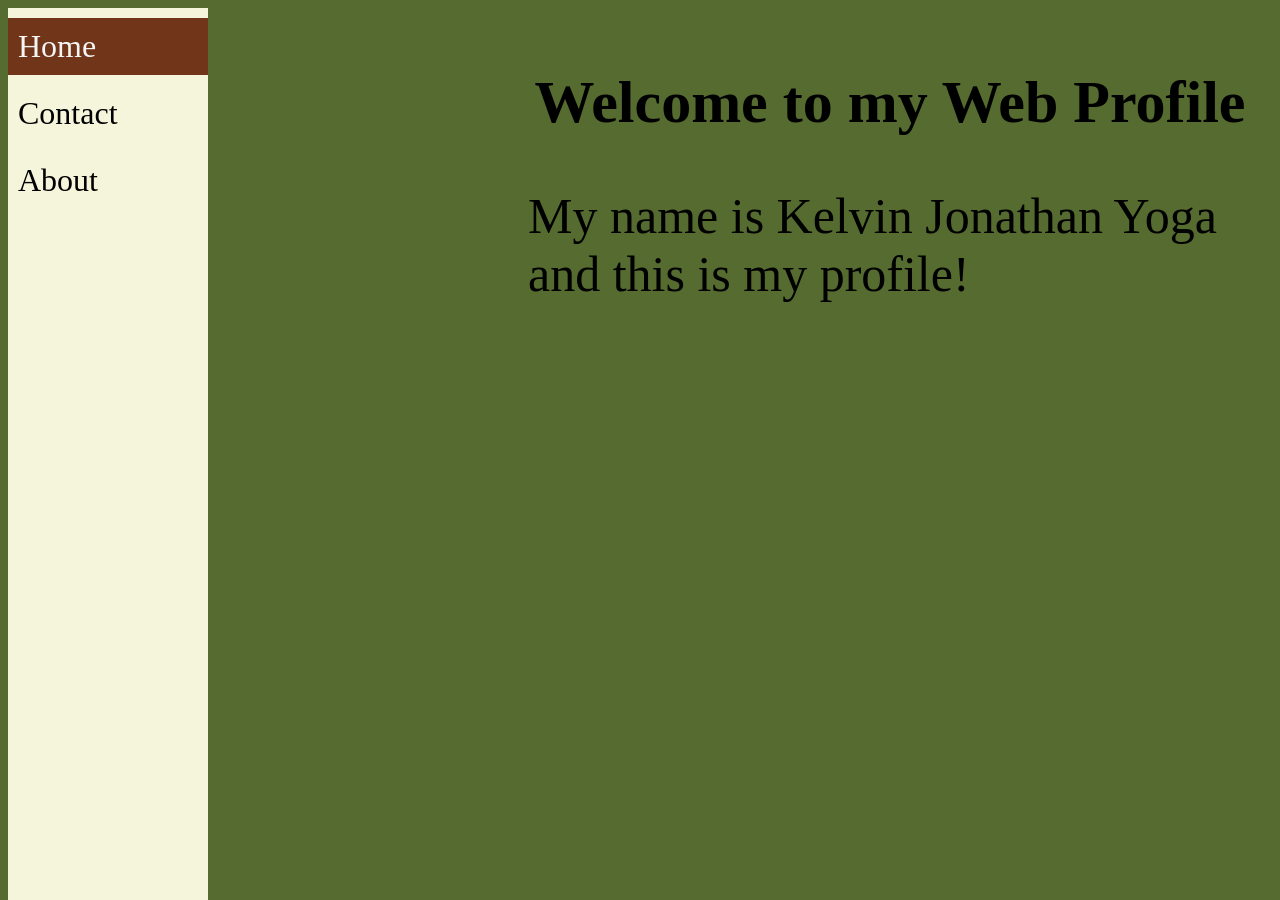
==== index.html @ 5a31e916 "progress?" ====
<!DOCTYPE html>
<html lang="en">
    <head>
        <link rel="stylesheet" href="style.css">
        <style>
            #active {
                color: whitesmoke;
                background: #713519;
                border-width: thin;
            }
            .content h1 {
                /* margin-left: 300px; */
                text-align: center;
                font-size: 60px;
            }
            .content p {
                font-size: 50px;
            }
        </style>
    </head>
    <body>
        <div class="sidebar">
            <a id="active" href="#home">Home</a>
            <a href="contact.html">Contact</a>
            <a href="about.html">About</a>
        </div>
        <div class="content">
            <h1>Welcome to my Web Profile</h1>
            <p>My name is Kelvin Jonathan Yoga and this is my profile!</p>
        </div>
    </body>
</html>
---- style.css ----
.content {
    margin-left: 500px;
    padding: 20px;
}

.sidebar {
    width: 200px;
    height: 100%;
    min-height: 100vh;
    background-color: beige;
    position:fixed;
}

.sidebar a {
    display: block;
    color: black;
    padding: 10px;
    text-decoration: none;
    font-size: xx-large;
    margin-top: 10px;
    margin-bottom: 10px;
    transition: 0.15s;
}

.sidebar a:hover {
    border-radius: 500px;
    color: whitesmoke;
    background: darkslategrey;
    border-width: thin;
    width: 250px;
}


body {
    background-color: darkolivegreen;
}
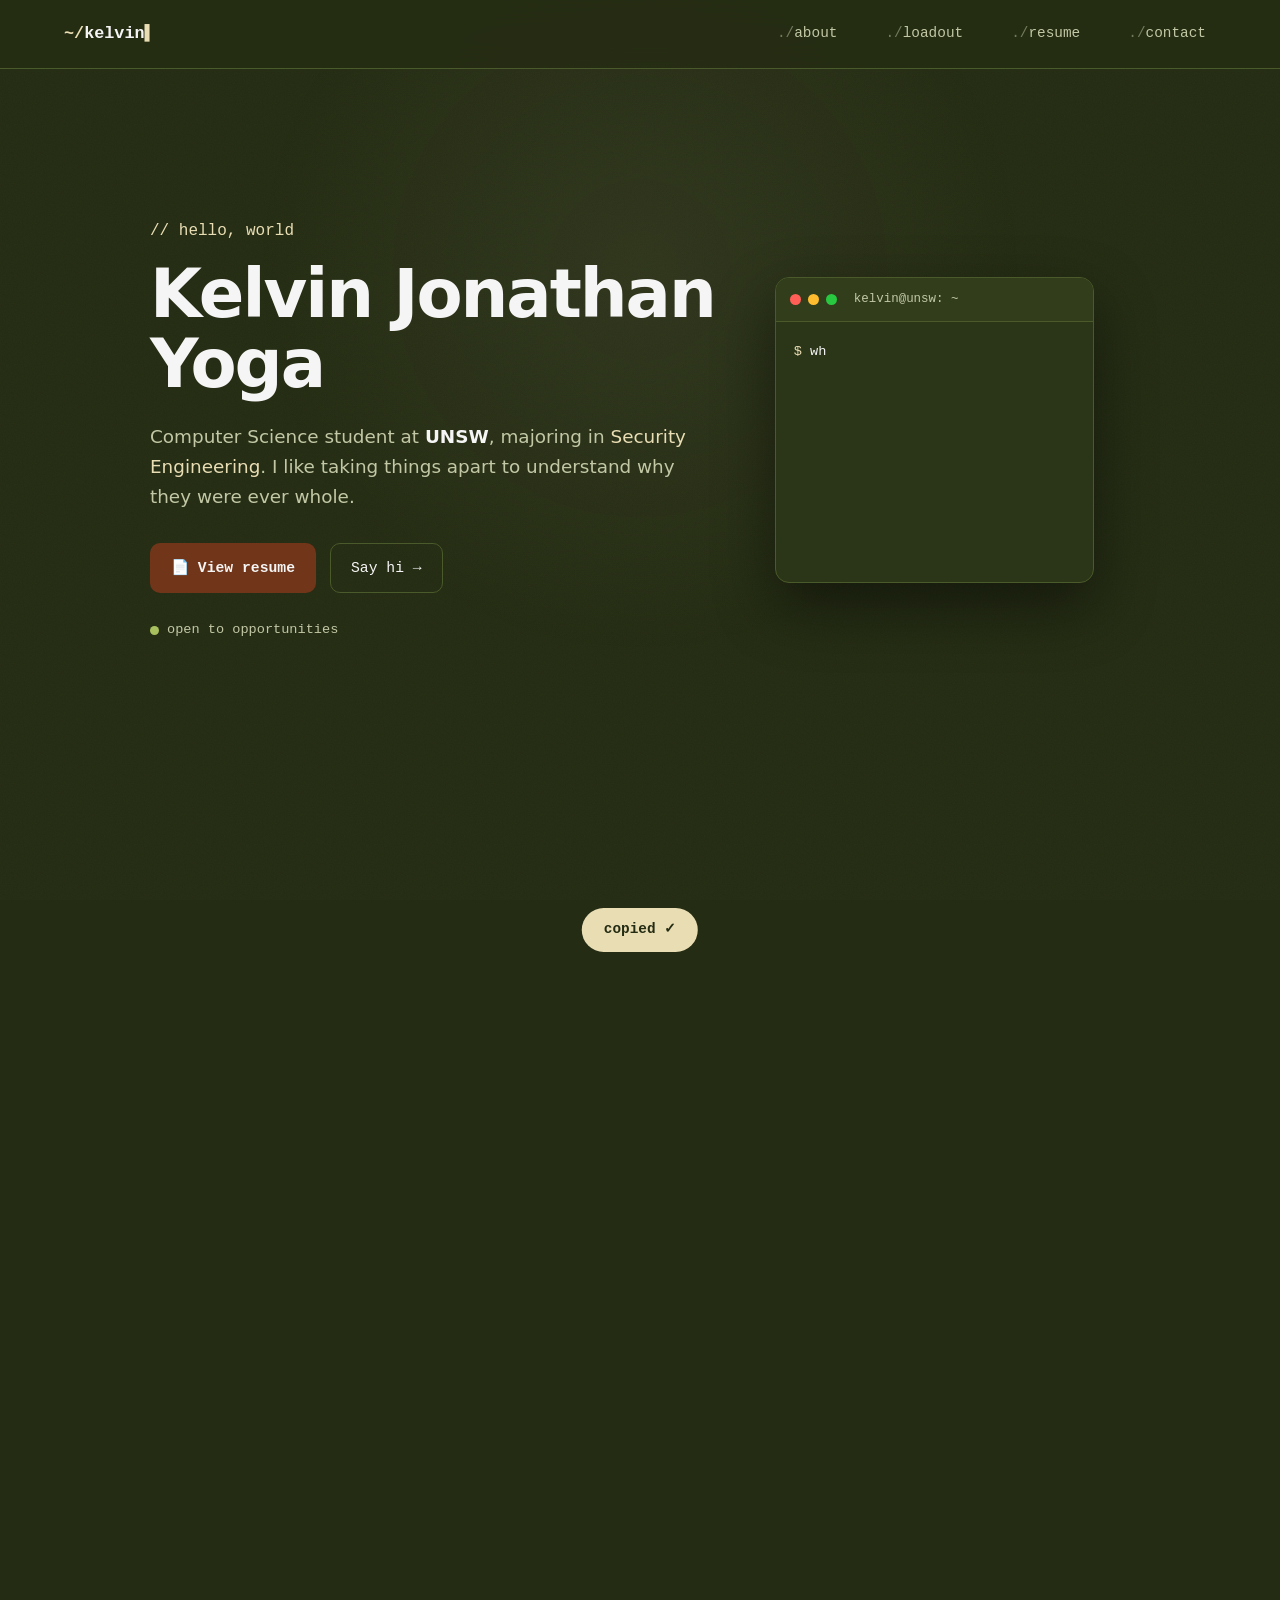
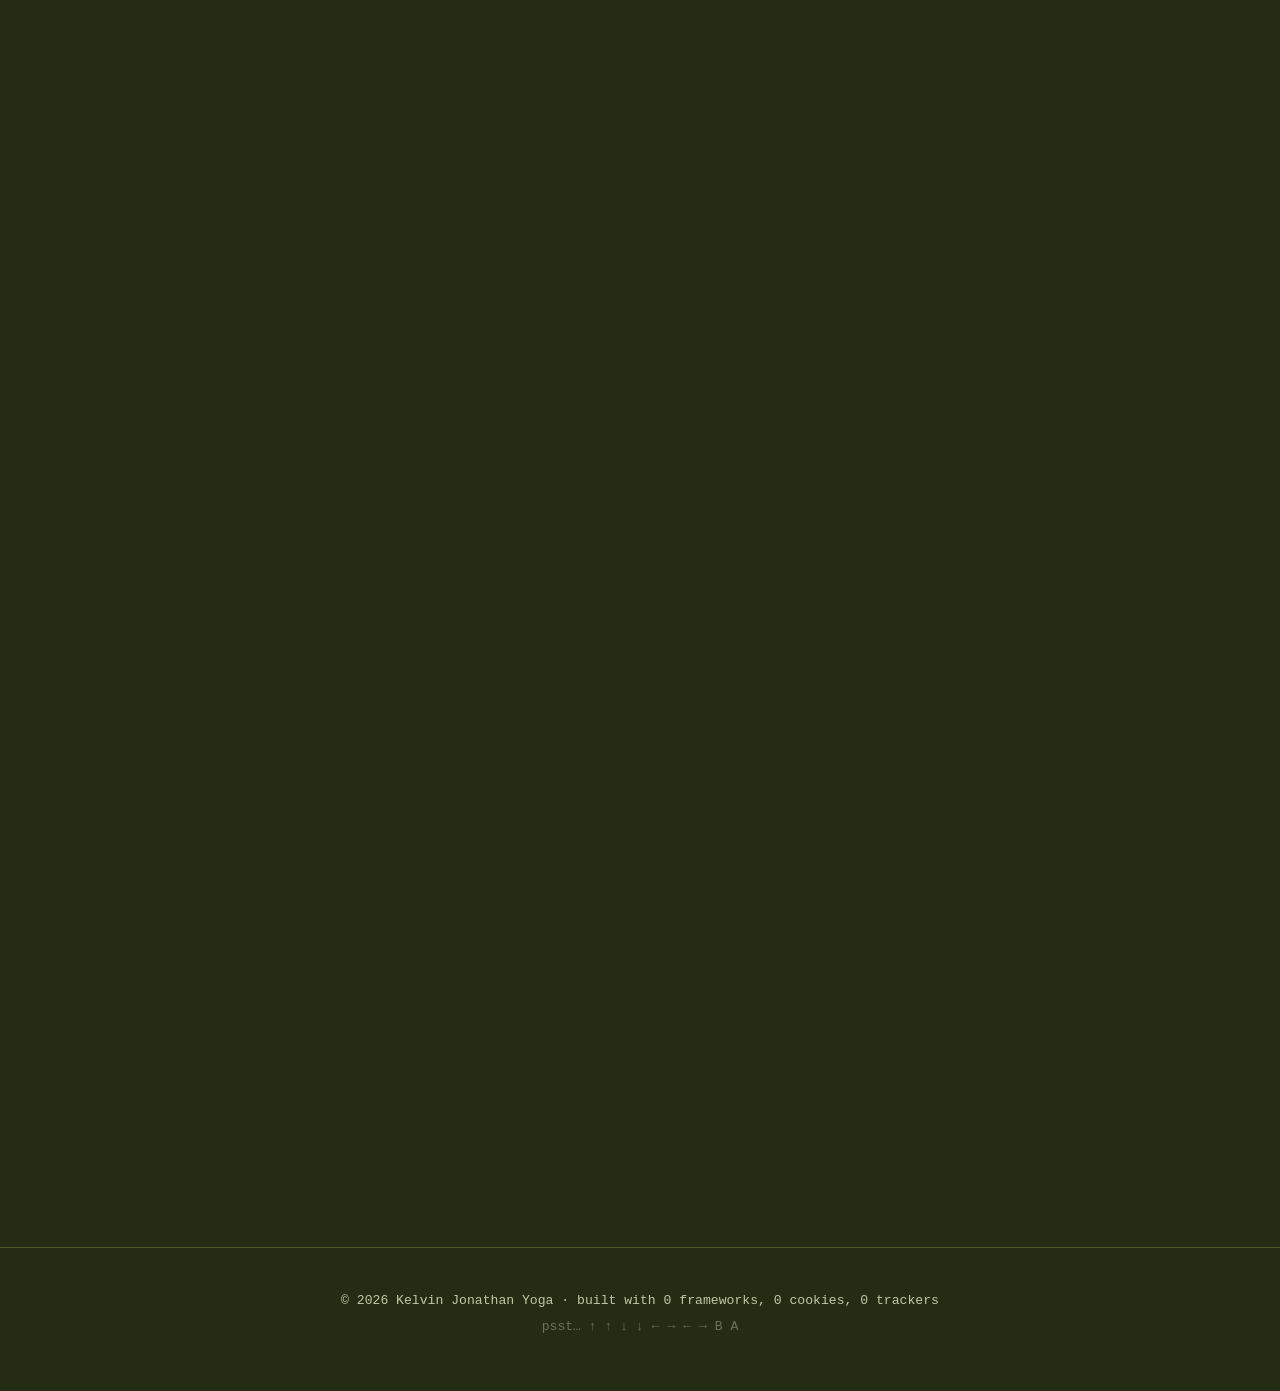
==== commit c8d64a5a: "erthing" ====
--- a/index.html
+++ b/index.html
@@ -1,32 +1,204 @@
 <!DOCTYPE html>
 <html lang="en">
-    <head>
-        <link rel="stylesheet" href="style.css">
-        <style>
-            #active {
-                color: whitesmoke;
-                background: #713519;
-                border-width: thin;
-            }
-            .content h1 {
-                /* margin-left: 300px; */
-                text-align: center;
-                font-size: 60px;
-            }
-            .content p {
-                font-size: 50px;
-            }
-        </style>
-    </head>
-    <body>
-        <div class="sidebar">
-            <a id="active" href="#home">Home</a>
-            <a href="contact.html">Contact</a>
-            <a href="about.html">About</a>
-        </div>
-        <div class="content">
-            <h1>Welcome to my Web Profile</h1>
-            <p>My name is Kelvin Jonathan Yoga and this is my profile!</p>
-        </div>
-    </body>
-</html>+<head>
+    <meta charset="UTF-8">
+    <meta name="viewport" content="width=device-width, initial-scale=1.0">
+    <meta name="description" content="Kelvin Jonathan Yoga — Computer Science (Security Engineering) student at UNSW.">
+    <meta name="theme-color" content="#242c13">
+    <!-- GitHub Pages can't set response headers, so security policy goes in meta tags.
+         No inline scripts/styles are used, so CSP can stay strict. -->
+    <meta http-equiv="Content-Security-Policy" content="default-src 'none'; script-src 'self'; style-src 'self' https://fonts.googleapis.com; font-src https://fonts.gstatic.com; img-src 'self' data:; object-src 'self'; connect-src 'self'; base-uri 'none'; form-action 'none'">
+    <meta name="referrer" content="strict-origin-when-cross-origin">
+    <title>Kelvin Jonathan Yoga</title>
+    <link rel="icon" href="data:image/svg+xml,<svg xmlns='http://www.w3.org/2000/svg' viewBox='0 0 100 100'><text y='.9em' font-size='90'>👾</text></svg>">
+    <link rel="preconnect" href="https://fonts.googleapis.com">
+    <link rel="preconnect" href="https://fonts.gstatic.com" crossorigin>
+    <link href="https://fonts.googleapis.com/css2?family=Space+Grotesk:wght@400;500;700&family=JetBrains+Mono:ital,wght@0,400;0,700;1,400&display=swap" rel="stylesheet">
+    <link rel="stylesheet" href="style.css">
+</head>
+<body>
+    <div class="spotlight" aria-hidden="true"></div>
+    <div class="noise" aria-hidden="true"></div>
+
+    <header class="nav">
+        <a class="nav-brand" href="#top">
+            <span class="nav-prompt">~/</span>kelvin<span class="cursor-blink">▌</span>
+        </a>
+        <nav class="nav-links">
+            <a href="#about">about</a>
+            <a href="#skills">loadout</a>
+            <a href="#resume">resume</a>
+            <a href="#contact">contact</a>
+        </nav>
+    </header>
+
+    <main id="top">
+
+        <!-- ============ HERO ============ -->
+        <section class="hero">
+            <div class="hero-text reveal">
+                <p class="hero-hello mono">// hello, world</p>
+                <h1 class="hero-name" data-text="Kelvin Jonathan Yoga">Kelvin&nbsp;Jonathan Yoga</h1>
+                <p class="hero-tagline">
+                    Computer Science student at <strong>UNSW</strong>, majoring in
+                    <span class="accent">Security Engineering</span>. I like taking things
+                    apart to understand why they were ever whole.
+                </p>
+                <div class="hero-actions">
+                    <a class="btn btn-primary" href="#resume">📄 View resume</a>
+                    <a class="btn btn-ghost" href="#contact">Say hi →</a>
+                </div>
+                <p class="hero-status mono">
+                    <span class="status-dot" aria-hidden="true"></span> open to opportunities
+                </p>
+            </div>
+
+            <div class="terminal reveal" role="img" aria-label="Decorative terminal animation">
+                <div class="terminal-bar">
+                    <span class="tdot tdot-r"></span>
+                    <span class="tdot tdot-y"></span>
+                    <span class="tdot tdot-g"></span>
+                    <span class="terminal-title mono">kelvin@unsw: ~</span>
+                </div>
+                <pre class="terminal-body mono" id="terminal-output" aria-hidden="true"></pre>
+            </div>
+        </section>
+
+        <!-- ============ ABOUT ============ -->
+        <section class="section" id="about">
+            <h2 class="section-title mono reveal"><span class="section-no">01</span> about</h2>
+            <div class="about-grid">
+                <div class="reveal">
+                    <p class="about-lead">
+                        I'm a 2nd-year Computer Science student at UNSW Sydney,
+                        specialising in security engineering.
+                    </p>
+                    <p>
+                        Right now I'm sharpening my fundamentals — systems, networks, and the
+                        creative ways both can be broken. I'm keen on joining programs and teams
+                        where I can build real things with real people (👋 DevSoc).
+                    </p>
+                    <p>
+                        When I'm not staring at a stack trace, I'm probably poking at a CTF
+                        challenge or convincing myself that <em>this</em> side project will be
+                        the one I actually finish.
+                    </p>
+                </div>
+                <ul class="facts mono reveal">
+                    <li><span class="facts-key">location</span>Sydney, AU</li>
+                    <li><span class="facts-key">degree</span>BSc CompSci @ UNSW</li>
+                    <li><span class="facts-key">major</span>Security Engineering</li>
+                    <li><span class="facts-key">year</span>2nd</li>
+                    <li><span class="facts-key">uptime</span><span id="uptime">…</span></li>
+                </ul>
+            </div>
+        </section>
+
+        <!-- ============ SKILLS ============ -->
+        <section class="section" id="skills">
+            <h2 class="section-title mono reveal"><span class="section-no">02</span> loadout</h2>
+            <div class="cards">
+                <article class="card reveal">
+                    <div class="card-icon" aria-hidden="true">🛡️</div>
+                    <h3>Security</h3>
+                    <p>Web security, CTFs, and a healthy paranoia about anything that accepts user input.</p>
+                    <div class="chips mono">
+                        <span class="chip">ctf</span><span class="chip">web sec</span><span class="chip">crypto</span>
+                    </div>
+                </article>
+                <article class="card reveal">
+                    <div class="card-icon" aria-hidden="true">⚙️</div>
+                    <h3>Systems</h3>
+                    <p>Comfortable in the terminal — Linux, git, and scripting my way out of repetitive work.</p>
+                    <div class="chips mono">
+                        <span class="chip">linux</span><span class="chip">git</span><span class="chip">bash</span>
+                    </div>
+                </article>
+                <article class="card reveal">
+                    <div class="card-icon" aria-hidden="true">🧩</div>
+                    <h3>Building</h3>
+                    <p>From uni assignments to weekend hacks — learning by shipping (and occasionally breaking) things.</p>
+                    <div class="chips mono">
+                        <span class="chip">c</span><span class="chip">python</span><span class="chip">js</span>
+                    </div>
+                </article>
+            </div>
+        </section>
+
+        <!-- ============ RESUME ============ -->
+        <section class="section" id="resume">
+            <h2 class="section-title mono reveal"><span class="section-no">03</span> resume</h2>
+
+            <!-- Shown when resume.pdf exists in the repo -->
+            <div class="resume-found reveal" id="resume-found" hidden>
+                <div class="resume-actions">
+                    <a class="btn btn-primary" href="resume.pdf" download="Kelvin_Jonathan_Yoga_Resume.pdf">⬇ Download PDF</a>
+                    <a class="btn btn-ghost" href="resume.pdf" target="_blank" rel="noopener noreferrer">Open in new tab ↗</a>
+                    <span class="mono resume-meta" id="resume-meta"></span>
+                </div>
+                <div class="resume-frame">
+                    <object data="resume.pdf" type="application/pdf" aria-label="Embedded resume PDF">
+                        <p class="resume-fallback">
+                            Your browser can't preview PDFs inline —
+                            <a href="resume.pdf">download the resume</a> instead.
+                        </p>
+                    </object>
+                </div>
+            </div>
+
+            <!-- Shown when resume.pdf is missing -->
+            <div class="resume-missing mono reveal" id="resume-missing" hidden>
+                <p>$ cat resume.pdf</p>
+                <p class="dim">cat: resume.pdf: No such file or directory</p>
+                <p class="dim">// resume coming soon — drop <b>resume.pdf</b> in the repo root and it appears here automatically.</p>
+            </div>
+        </section>
+
+        <!-- ============ CONTACT ============ -->
+        <section class="section" id="contact">
+            <h2 class="section-title mono reveal"><span class="section-no">04</span> contact</h2>
+            <p class="contact-lead reveal">Inbox always open. The fastest way to reach me:</p>
+            <div class="contact-cards">
+                <button class="contact-card reveal" id="copy-email" type="button" title="Click to copy">
+                    <svg viewBox="0 0 24 24" width="26" height="26" fill="none" stroke="currentColor" stroke-width="1.8" aria-hidden="true">
+                        <rect x="2.5" y="5" width="19" height="14" rx="2.5"/>
+                        <path d="m3.5 6.5 8.5 6.5 8.5-6.5"/>
+                    </svg>
+                    <span>
+                        <span class="contact-label mono">email — click to copy</span>
+                        kelvinjyoga@gmail.com
+                    </span>
+                </button>
+                <a class="contact-card reveal" href="https://wa.me/61481818242" target="_blank" rel="noopener noreferrer">
+                    <svg viewBox="0 0 24 24" width="26" height="26" fill="currentColor" aria-hidden="true">
+                        <path d="M12 2a10 10 0 0 0-8.6 15.1L2 22l5-1.3A10 10 0 1 0 12 2Zm0 18.2c-1.6 0-3.1-.4-4.4-1.2l-.3-.2-3 .8.8-2.9-.2-.3A8.2 8.2 0 1 1 12 20.2Zm4.6-6.1c-.3-.1-1.5-.7-1.7-.8-.2-.1-.4-.1-.6.1-.2.3-.6.8-.8 1-.1.2-.3.2-.5.1a6.7 6.7 0 0 1-3.3-2.9c-.3-.4 0-.5.1-.7l.4-.5c.1-.2.1-.3 0-.5l-.8-1.8c-.2-.5-.4-.4-.6-.4h-.5c-.2 0-.5.1-.7.3-.2.3-.9.9-.9 2.2s.9 2.5 1.1 2.7c.1.2 1.8 2.8 4.4 3.9 1.6.7 2.2.7 3 .6.5-.1 1.5-.6 1.7-1.2.2-.6.2-1.1.1-1.2-.1-.1-.2-.2-.4-.3Z"/>
+                    </svg>
+                    <span>
+                        <span class="contact-label mono">whatsapp</span>
+                        0481 818 242
+                    </span>
+                </a>
+                <a class="contact-card reveal" href="https://github.com/YellowDucky123" target="_blank" rel="noopener noreferrer">
+                    <svg viewBox="0 0 24 24" width="26" height="26" fill="currentColor" aria-hidden="true">
+                        <path d="M12 1.5A10.5 10.5 0 0 0 8.7 22c.5.1.7-.2.7-.5v-1.9c-2.9.6-3.5-1.2-3.5-1.2-.5-1.2-1.2-1.6-1.2-1.6-1-.6.1-.6.1-.6 1 .1 1.6 1.1 1.6 1.1 1 1.6 2.5 1.2 3.1.9.1-.7.4-1.2.7-1.4-2.3-.3-4.8-1.2-4.8-5.2 0-1.1.4-2 1.1-2.8-.1-.2-.5-1.3.1-2.7 0 0 .9-.3 2.9 1a10 10 0 0 1 5.2 0c2-1.3 2.9-1 2.9-1 .6 1.4.2 2.5.1 2.7.7.8 1.1 1.7 1.1 2.8 0 4-2.5 4.9-4.8 5.2.4.3.7.9.7 1.9v2.8c0 .3.2.6.7.5A10.5 10.5 0 0 0 12 1.5Z"/>
+                    </svg>
+                    <span>
+                        <span class="contact-label mono">github</span>
+                        YellowDucky123
+                    </span>
+                </a>
+            </div>
+        </section>
+    </main>
+
+    <footer class="footer mono">
+        <p>© <span id="year">2026</span> Kelvin Jonathan Yoga · built with 0 frameworks, 0 cookies, 0 trackers</p>
+        <p class="dim footer-hint" title="↑↑↓↓←→←→BA">psst… ↑ ↑ ↓ ↓ ← → ← → B A</p>
+    </footer>
+
+    <div class="toast mono" id="toast" role="status">copied ✓</div>
+    <canvas id="matrix" aria-hidden="true"></canvas>
+
+    <script src="script.js"></script>
+</body>
+</html>
--- a/style.css
+++ b/style.css
@@ -1,36 +1,560 @@
-.content {
-    margin-left: 500px;
+/* ============================================================
+   Kelvin Jonathan Yoga — profile site
+   Zero frameworks. Dark terminal-editorial theme.
+   ============================================================ */
+
+:root {
+    /* Kelvin's original palette, deepened: darkolivegreen, beige,
+       brown #713519, darkslategrey, whitesmoke */
+    --bg: #242c13;            /* deep darkolivegreen */
+    --bg-raise: #2b3517;
+    --bg-card: #323d1c;
+    --line: #4b5a2b;
+    --text: whitesmoke;
+    --text-dim: #c2c8a6;
+    --accent: #e9ddb4;        /* beige */
+    --accent-soft: rgba(233, 221, 180, 0.12);
+    --accent-2: #d97b4a;      /* lighter shade of the brown for glitch glow */
+    --brown: #713519;
+    --slate: darkslategrey;
+    --ok: #a9c05f;            /* olive-green for the status pulse */
+    --radius: 14px;
+    --font-body: "Space Grotesk", system-ui, sans-serif;
+    --font-mono: "JetBrains Mono", ui-monospace, monospace;
+}
+
+* { box-sizing: border-box; margin: 0; padding: 0; }
+
+html { scroll-behavior: smooth; }
+
+body {
+    background: var(--bg);
+    color: var(--text);
+    font-family: var(--font-body);
+    line-height: 1.65;
+    overflow-x: hidden;
+}
+
+::selection { background: var(--accent); color: var(--bg); }
+
+.mono { font-family: var(--font-mono); }
+.dim  { color: var(--text-dim); }
+.accent { color: var(--accent); }
+
+a { color: var(--accent); }
+
+/* ---------- ambient layers ---------- */
+
+.spotlight {
+    position: fixed;
+    inset: 0;
+    pointer-events: none;
+    z-index: 0;
+    background:
+        radial-gradient(600px circle at var(--mx, 50%) var(--my, 30%),
+            rgba(233, 221, 180, 0.06), transparent 65%);
+}
+
+.noise {
+    position: fixed;
+    inset: 0;
+    pointer-events: none;
+    z-index: 1;
+    opacity: 0.05;
+    background-image: url("data:image/svg+xml,%3Csvg xmlns='http://www.w3.org/2000/svg' width='120' height='120'%3E%3Cfilter id='n'%3E%3CfeTurbulence type='fractalNoise' baseFrequency='0.9' numOctaves='2'/%3E%3C/filter%3E%3Crect width='120' height='120' filter='url(%23n)' opacity='0.6'/%3E%3C/svg%3E");
+}
+
+/* ---------- nav ---------- */
+
+.nav {
+    position: sticky;
+    top: 0;
+    z-index: 10;
+    display: flex;
+    align-items: center;
+    justify-content: space-between;
+    padding: 16px clamp(20px, 5vw, 64px);
+    background: rgba(36, 44, 19, 0.78);
+    backdrop-filter: blur(12px);
+    border-bottom: 1px solid var(--line);
+}
+
+.nav-brand {
+    font-family: var(--font-mono);
+    font-weight: 700;
+    font-size: 1.05rem;
+    color: var(--text);
+    text-decoration: none;
+}
+
+.nav-prompt { color: var(--accent); }
+
+.cursor-blink {
+    color: var(--accent);
+    animation: blink 1.1s steps(1) infinite;
+}
+@keyframes blink { 50% { opacity: 0; } }
+
+.nav-links { display: flex; gap: clamp(10px, 2.5vw, 28px); }
+
+.nav-links a {
+    font-family: var(--font-mono);
+    font-size: 0.9rem;
+    color: var(--text-dim);
+    text-decoration: none;
+    padding: 6px 10px;
+    border-radius: 8px;
+    transition: color 0.15s, background 0.15s;
+}
+
+/* nod to the old site: darkslategrey pill on hover */
+.nav-links a:hover {
+    color: whitesmoke;
+    background: var(--slate);
+    border-radius: 999px;
+}
+
+.nav-links a::before { content: "./"; opacity: 0.5; }
+
+/* ---------- layout ---------- */
+
+main {
+    position: relative;
+    z-index: 2;
+    max-width: 1060px;
+    margin: 0 auto;
+    padding: 0 clamp(20px, 5vw, 40px);
+}
+
+.section { padding: clamp(56px, 9vw, 110px) 0; }
+
+.section-title {
+    font-size: clamp(1.4rem, 3vw, 1.9rem);
+    font-weight: 700;
+    margin-bottom: 34px;
+    letter-spacing: -0.02em;
+}
+
+.section-title::after { content: "()"; color: var(--text-dim); opacity: 0.5; }
+
+.section-no {
+    color: var(--accent);
+    font-size: 0.85em;
+    margin-right: 10px;
+    opacity: 0.9;
+}
+
+/* ---------- hero ---------- */
+
+.hero {
+    display: grid;
+    grid-template-columns: 1.1fr 0.9fr;
+    gap: clamp(28px, 5vw, 60px);
+    align-items: center;
+    min-height: calc(88vh - 70px);
+    padding: clamp(40px, 7vw, 80px) 0;
+}
+
+.hero-hello { color: var(--accent); margin-bottom: 14px; }
+
+.hero-name {
+    font-size: clamp(2.4rem, 6vw, 4.2rem);
+    line-height: 1.05;
+    letter-spacing: -0.03em;
+    margin-bottom: 22px;
+    position: relative;
+}
+
+/* glitch on hover */
+.hero-name:hover::before,
+.hero-name:hover::after {
+    content: attr(data-text);
+    position: absolute;
+    inset: 0;
+    overflow: hidden;
+    pointer-events: none;
+}
+.hero-name:hover::before {
+    color: var(--accent);
+    clip-path: inset(15% 0 60% 0);
+    animation: glitch 0.5s steps(2) infinite;
+}
+.hero-name:hover::after {
+    color: var(--accent-2);
+    clip-path: inset(65% 0 10% 0);
+    animation: glitch 0.5s steps(2) reverse infinite;
+}
+@keyframes glitch {
+    0%   { transform: translate(0); }
+    25%  { transform: translate(-3px, 1px); }
+    50%  { transform: translate(3px, -1px); }
+    75%  { transform: translate(-2px, -1px); }
+    100% { transform: translate(0); }
+}
+
+.hero-tagline {
+    color: var(--text-dim);
+    font-size: clamp(1rem, 2vw, 1.15rem);
+    max-width: 46ch;
+    margin-bottom: 30px;
+}
+
+.hero-tagline strong { color: var(--text); }
+
+.hero-actions { display: flex; flex-wrap: wrap; gap: 14px; margin-bottom: 26px; }
+
+.hero-status {
+    font-size: 0.85rem;
+    color: var(--text-dim);
+    display: flex;
+    align-items: center;
+    gap: 8px;
+}
+
+.status-dot {
+    width: 9px; height: 9px;
+    border-radius: 50%;
+    background: var(--ok);
+    box-shadow: 0 0 0 0 rgba(169, 192, 95, 0.5);
+    animation: pulse 2s infinite;
+}
+@keyframes pulse {
+    70% { box-shadow: 0 0 0 9px rgba(169, 192, 95, 0); }
+    100% { box-shadow: 0 0 0 0 rgba(169, 192, 95, 0); }
+}
+
+/* ---------- buttons ---------- */
+
+.btn {
+    display: inline-flex;
+    align-items: center;
+    gap: 8px;
+    font-family: var(--font-mono);
+    font-size: 0.92rem;
+    text-decoration: none;
+    padding: 12px 20px;
+    border-radius: 10px;
+    border: 1px solid transparent;
+    transition: transform 0.15s, box-shadow 0.15s, background 0.15s, border-color 0.15s;
+    cursor: pointer;
+}
+
+.btn:active { transform: translateY(1px) scale(0.99); }
+
+.btn-primary {
+    background: var(--brown);
+    color: whitesmoke;
+    font-weight: 700;
+}
+.btn-primary:hover {
+    box-shadow: 0 6px 24px rgba(113, 53, 25, 0.6);
+    background: #82401f;
+    transform: translateY(-2px);
+}
+
+.btn-ghost {
+    color: var(--text);
+    border-color: var(--line);
+    background: transparent;
+}
+.btn-ghost:hover {
+    border-color: var(--accent);
+    color: var(--accent);
+    background: var(--accent-soft);
+    transform: translateY(-2px);
+}
+
+/* ---------- terminal ---------- */
+
+.terminal {
+    background: var(--bg-raise);
+    border: 1px solid var(--line);
+    border-radius: var(--radius);
+    box-shadow: 0 24px 60px rgba(0, 0, 0, 0.45);
+    overflow: hidden;
+    transform: rotate(1.2deg);
+    transition: transform 0.3s ease;
+}
+.terminal:hover { transform: rotate(0deg) scale(1.01); }
+
+.terminal-bar {
+    display: flex;
+    align-items: center;
+    gap: 7px;
+    padding: 11px 14px;
+    background: var(--bg-card);
+    border-bottom: 1px solid var(--line);
+}
+
+.tdot { width: 11px; height: 11px; border-radius: 50%; }
+.tdot-r { background: #ff5f57; }
+.tdot-y { background: #febc2e; }
+.tdot-g { background: #28c840; }
+
+.terminal-title {
+    margin-left: 10px;
+    font-size: 0.78rem;
+    color: var(--text-dim);
+}
+
+.terminal-body {
+    padding: 18px;
+    font-size: 0.85rem;
+    line-height: 1.8;
+    min-height: 260px;
+    white-space: pre-wrap;
+    word-break: break-word;
+}
+
+.terminal-body .t-prompt { color: var(--accent); }
+.terminal-body .t-out { color: var(--text-dim); }
+
+/* ---------- about ---------- */
+
+.about-grid {
+    display: grid;
+    grid-template-columns: 1.4fr 1fr;
+    gap: clamp(28px, 5vw, 56px);
+    align-items: start;
+}
+
+.about-lead {
+    font-size: 1.25rem;
+    font-weight: 500;
+    margin-bottom: 18px;
+    letter-spacing: -0.01em;
+}
+
+.about-grid p + p { margin-top: 14px; color: var(--text-dim); }
+
+.facts {
+    list-style: none;
+    background: var(--bg-card);
+    border: 1px solid var(--line);
+    border-radius: var(--radius);
+    padding: 22px;
+    font-size: 0.88rem;
+}
+
+.facts li {
+    display: flex;
+    justify-content: space-between;
+    gap: 16px;
+    padding: 9px 0;
+    border-bottom: 1px dashed var(--line);
+}
+.facts li:last-child { border-bottom: none; }
+
+.facts-key { color: var(--text-dim); }
+.facts-key::before { content: "> "; color: var(--accent); }
+
+/* ---------- skills cards ---------- */
+
+.cards {
+    display: grid;
+    grid-template-columns: repeat(3, 1fr);
+    gap: 20px;
+}
+
+.card {
+    background: var(--bg-card);
+    border: 1px solid var(--line);
+    border-radius: var(--radius);
+    padding: 26px 22px;
+    transition: transform 0.2s ease, border-color 0.2s ease, box-shadow 0.2s ease;
+}
+
+.card:hover {
+    transform: translateY(-6px);
+    border-color: var(--accent);
+    box-shadow: 0 16px 40px rgba(0, 0, 0, 0.35);
+}
+
+.card-icon { font-size: 1.7rem; margin-bottom: 12px; }
+
+.card h3 { margin-bottom: 8px; letter-spacing: -0.01em; }
+
+.card p { color: var(--text-dim); font-size: 0.95rem; }
+
+.chips { display: flex; flex-wrap: wrap; gap: 8px; margin-top: 16px; }
+
+.chip {
+    font-size: 0.75rem;
+    padding: 4px 10px;
+    border-radius: 999px;
+    background: var(--accent-soft);
+    color: var(--accent);
+    border: 1px solid rgba(233, 221, 180, 0.25);
+}
+
+/* ---------- resume ---------- */
+
+.resume-actions {
+    display: flex;
+    flex-wrap: wrap;
+    align-items: center;
+    gap: 14px;
+    margin-bottom: 20px;
+}
+
+.resume-meta { font-size: 0.8rem; color: var(--text-dim); }
+
+.resume-frame {
+    border: 1px solid var(--line);
+    border-radius: var(--radius);
+    overflow: hidden;
+    background: var(--bg-card);
+    box-shadow: 0 24px 60px rgba(0, 0, 0, 0.4);
+}
+
+.resume-frame object {
+    display: block;
+    width: 100%;
+    height: min(78vh, 900px);
+}
+
+.resume-fallback { padding: 40px; text-align: center; color: var(--text-dim); }
+
+.resume-missing {
+    background: var(--bg-card);
+    border: 1px dashed var(--line);
+    border-radius: var(--radius);
+    padding: 28px;
+    font-size: 0.9rem;
+    line-height: 2;
+}
+.resume-missing p:first-child::before { content: ""; }
+.resume-missing b { color: var(--accent); }
+
+/* ---------- contact ---------- */
+
+.contact-lead { color: var(--text-dim); margin-bottom: 26px; }
+
+.contact-cards {
+    display: grid;
+    grid-template-columns: repeat(3, 1fr);
+    gap: 18px;
+}
+
+.contact-card {
+    display: flex;
+    align-items: center;
+    gap: 16px;
+    background: var(--bg-card);
+    border: 1px solid var(--line);
+    border-radius: var(--radius);
     padding: 20px;
-}
-
-.sidebar {
-    width: 200px;
-    height: 100%;
-    min-height: 100vh;
-    background-color: beige;
-    position:fixed;
-}
-
-.sidebar a {
-    display: block;
-    color: black;
-    padding: 10px;
+    color: var(--text);
     text-decoration: none;
-    font-size: xx-large;
-    margin-top: 10px;
-    margin-bottom: 10px;
-    transition: 0.15s;
-}
-
-.sidebar a:hover {
-    border-radius: 500px;
-    color: whitesmoke;
-    background: darkslategrey;
-    border-width: thin;
-    width: 250px;
-}
-
-
-body {
-    background-color: darkolivegreen;
-}+    font: inherit;
+    font-size: 1rem;
+    text-align: left;
+    cursor: pointer;
+    transition: transform 0.2s, border-color 0.2s;
+}
+
+.contact-card:hover {
+    transform: translateY(-4px);
+    border-color: var(--accent);
+}
+
+.contact-card svg { color: var(--accent); flex-shrink: 0; }
+
+.contact-card > span { display: flex; flex-direction: column; gap: 2px; min-width: 0; }
+
+.contact-card > span { overflow-wrap: anywhere; }
+
+.contact-label {
+    font-size: 0.72rem;
+    text-transform: lowercase;
+    letter-spacing: 0.06em;
+    color: var(--text-dim);
+}
+
+/* ---------- footer ---------- */
+
+.footer {
+    position: relative;
+    z-index: 2;
+    text-align: center;
+    padding: 40px 20px 50px;
+    border-top: 1px solid var(--line);
+    color: var(--text-dim);
+    font-size: 0.82rem;
+    line-height: 2;
+}
+
+.footer-hint { opacity: 0.45; user-select: none; }
+
+/* ---------- toast ---------- */
+
+.toast {
+    position: fixed;
+    bottom: 28px;
+    left: 50%;
+    transform: translate(-50%, 80px);
+    background: var(--accent);
+    color: var(--bg);
+    font-weight: 700;
+    font-size: 0.9rem;
+    padding: 10px 22px;
+    border-radius: 999px;
+    z-index: 50;
+    transition: transform 0.3s cubic-bezier(0.2, 0.9, 0.3, 1.3);
+    pointer-events: none;
+}
+.toast.show { transform: translate(-50%, 0); }
+
+/* ---------- matrix easter egg ---------- */
+
+#matrix {
+    position: fixed;
+    inset: 0;
+    z-index: 100;
+    pointer-events: none;
+    opacity: 0;
+    transition: opacity 0.6s;
+}
+#matrix.on { opacity: 1; }
+
+/* ---------- scroll reveal ---------- */
+
+.reveal {
+    opacity: 0;
+    transform: translateY(22px);
+    transition: opacity 0.6s ease, transform 0.6s ease;
+}
+.reveal.visible { opacity: 1; transform: none; }
+
+/* ---------- responsive ---------- */
+
+@media (max-width: 900px) {
+    .hero { grid-template-columns: 1fr; min-height: auto; }
+    .terminal { transform: none; }
+    .about-grid { grid-template-columns: 1fr; }
+    .cards, .contact-cards { grid-template-columns: 1fr; }
+}
+
+@media (max-width: 560px) {
+    .nav {
+        flex-wrap: wrap;
+        justify-content: center;
+        row-gap: 2px;
+        padding: 10px 12px;
+    }
+    .nav-links { flex-wrap: wrap; justify-content: center; }
+    .nav-links a { padding: 4px 8px; font-size: 0.82rem; }
+    .nav-links a::before { content: ""; }
+}
+
+/* ---------- reduced motion ---------- */
+
+@media (prefers-reduced-motion: reduce) {
+    html { scroll-behavior: auto; }
+    *, *::before, *::after {
+        animation-duration: 0.01ms !important;
+        animation-iteration-count: 1 !important;
+        transition-duration: 0.01ms !important;
+    }
+    .reveal { opacity: 1; transform: none; }
+}
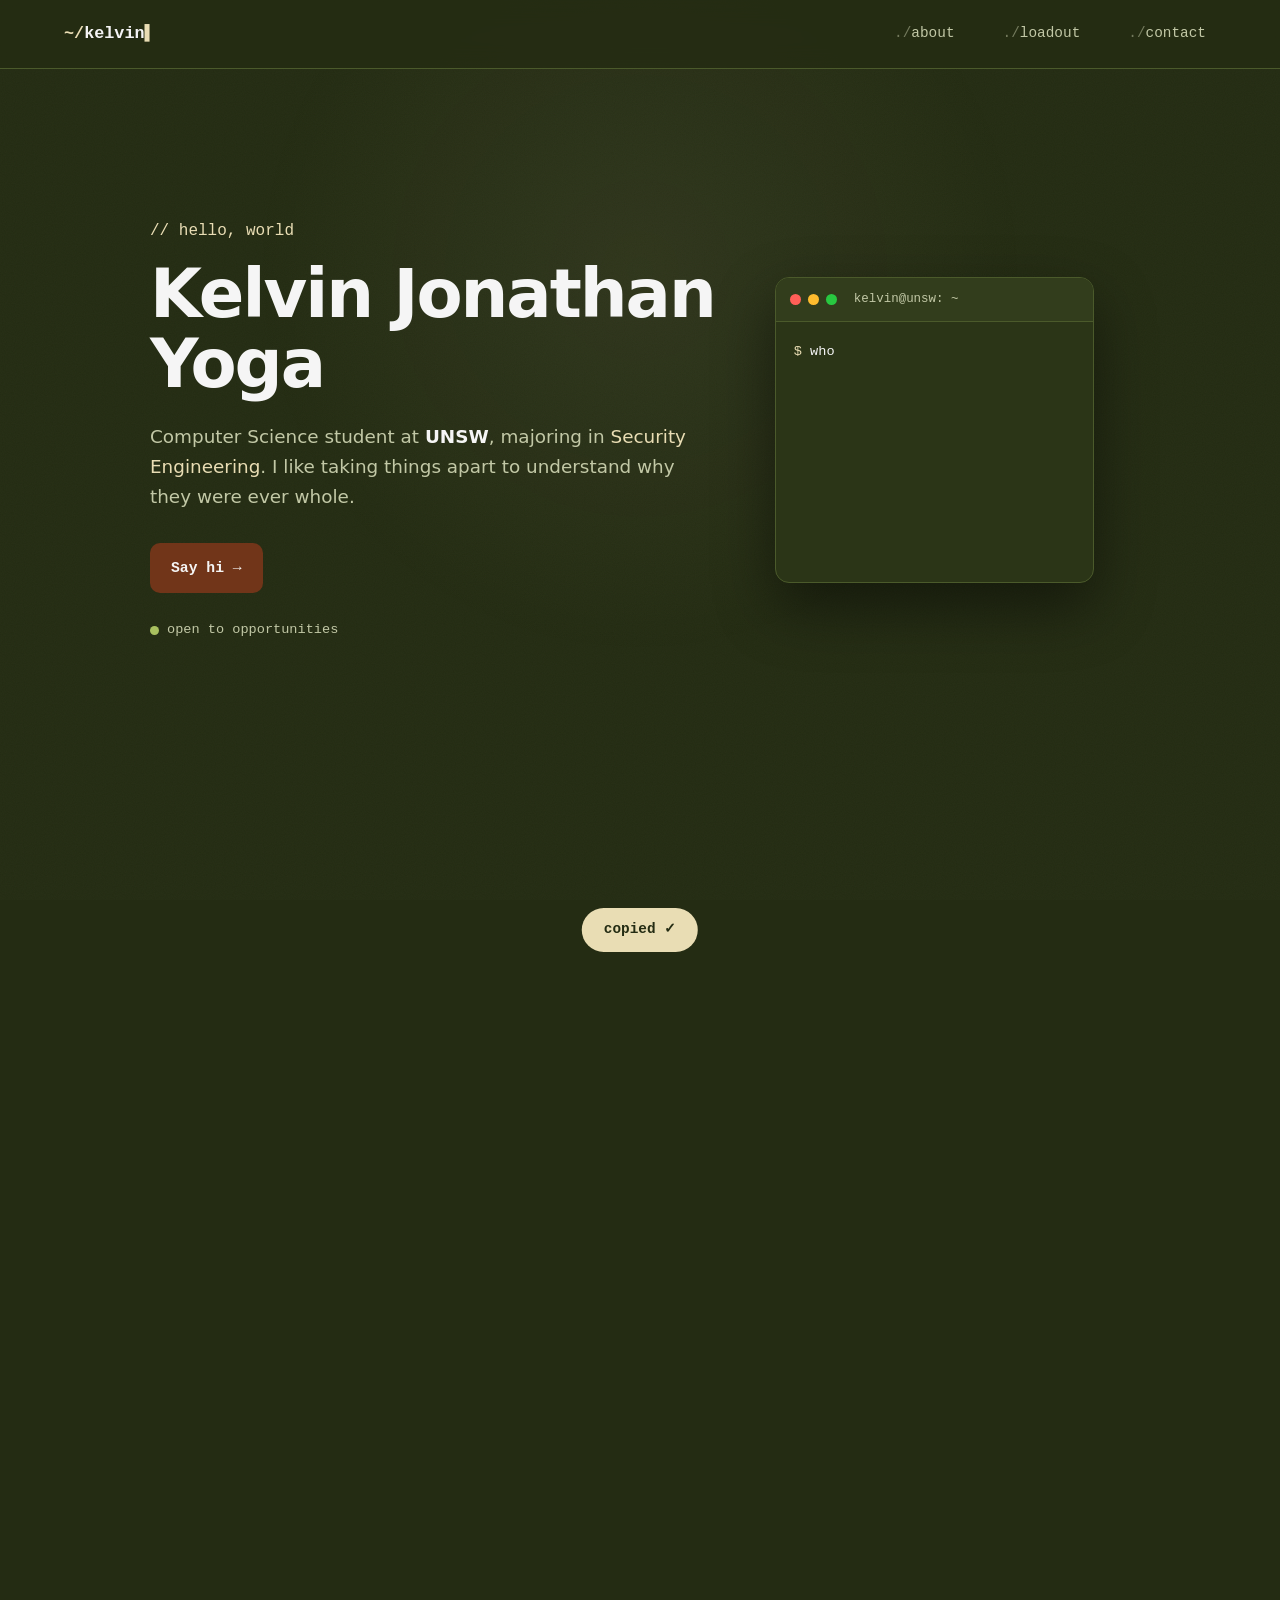
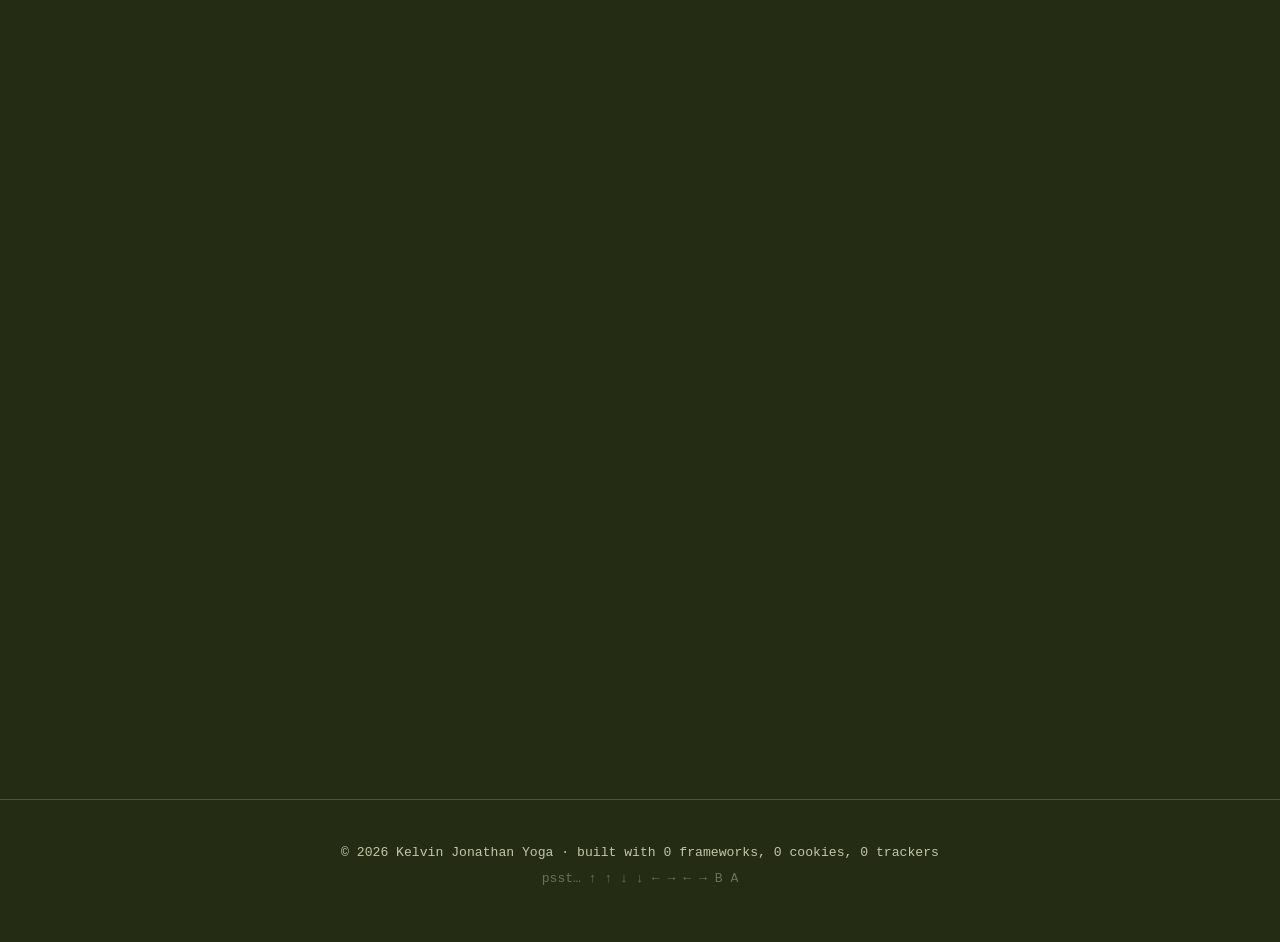
==== commit 6771bb14: "Make resume.pdf fully optional — hide resume UI unless the file exists Co-Authored-By: Claude Fable " ====
--- a/index.html
+++ b/index.html
@@ -27,7 +27,7 @@
         <nav class="nav-links">
             <a href="#about">about</a>
             <a href="#skills">loadout</a>
-            <a href="#resume">resume</a>
+            <a href="#resume" class="resume-link" hidden>resume</a>
             <a href="#contact">contact</a>
         </nav>
     </header>
@@ -45,8 +45,8 @@
                     apart to understand why they were ever whole.
                 </p>
                 <div class="hero-actions">
-                    <a class="btn btn-primary" href="#resume">📄 View resume</a>
-                    <a class="btn btn-ghost" href="#contact">Say hi →</a>
+                    <a class="btn btn-primary" href="#contact">Say hi →</a>
+                    <a class="btn btn-ghost resume-link" href="#resume" hidden>📄 View resume</a>
                 </div>
                 <p class="hero-status mono">
                     <span class="status-dot" aria-hidden="true"></span> open to opportunities
@@ -125,12 +125,13 @@
             </div>
         </section>
 
-        <!-- ============ RESUME ============ -->
-        <section class="section" id="resume">
+        <!-- ============ RESUME ============
+             Optional: this whole section (and the resume nav/hero links)
+             stays hidden unless a resume.pdf exists in the repo root. -->
+        <section class="section" id="resume" hidden>
             <h2 class="section-title mono reveal"><span class="section-no">03</span> resume</h2>
 
-            <!-- Shown when resume.pdf exists in the repo -->
-            <div class="resume-found reveal" id="resume-found" hidden>
+            <div class="resume-found reveal">
                 <div class="resume-actions">
                     <a class="btn btn-primary" href="resume.pdf" download="Kelvin_Jonathan_Yoga_Resume.pdf">⬇ Download PDF</a>
                     <a class="btn btn-ghost" href="resume.pdf" target="_blank" rel="noopener noreferrer">Open in new tab ↗</a>
@@ -145,18 +146,11 @@
                     </object>
                 </div>
             </div>
-
-            <!-- Shown when resume.pdf is missing -->
-            <div class="resume-missing mono reveal" id="resume-missing" hidden>
-                <p>$ cat resume.pdf</p>
-                <p class="dim">cat: resume.pdf: No such file or directory</p>
-                <p class="dim">// resume coming soon — drop <b>resume.pdf</b> in the repo root and it appears here automatically.</p>
-            </div>
         </section>
 
         <!-- ============ CONTACT ============ -->
         <section class="section" id="contact">
-            <h2 class="section-title mono reveal"><span class="section-no">04</span> contact</h2>
+            <h2 class="section-title mono reveal"><span class="section-no">03</span> contact</h2>
             <p class="contact-lead reveal">Inbox always open. The fastest way to reach me:</p>
             <div class="contact-cards">
                 <button class="contact-card reveal" id="copy-email" type="button" title="Click to copy">
--- a/style.css
+++ b/style.css
@@ -25,6 +25,9 @@
 
 * { box-sizing: border-box; margin: 0; padding: 0; }
 
+/* make the hidden attribute win over display rules like .btn's inline-flex */
+[hidden] { display: none !important; }
+
 html { scroll-behavior: smooth; }
 
 body {
@@ -414,17 +417,6 @@
 }
 
 .resume-fallback { padding: 40px; text-align: center; color: var(--text-dim); }
-
-.resume-missing {
-    background: var(--bg-card);
-    border: 1px dashed var(--line);
-    border-radius: var(--radius);
-    padding: 28px;
-    font-size: 0.9rem;
-    line-height: 2;
-}
-.resume-missing p:first-child::before { content: ""; }
-.resume-missing b { color: var(--accent); }
 
 /* ---------- contact ---------- */
 
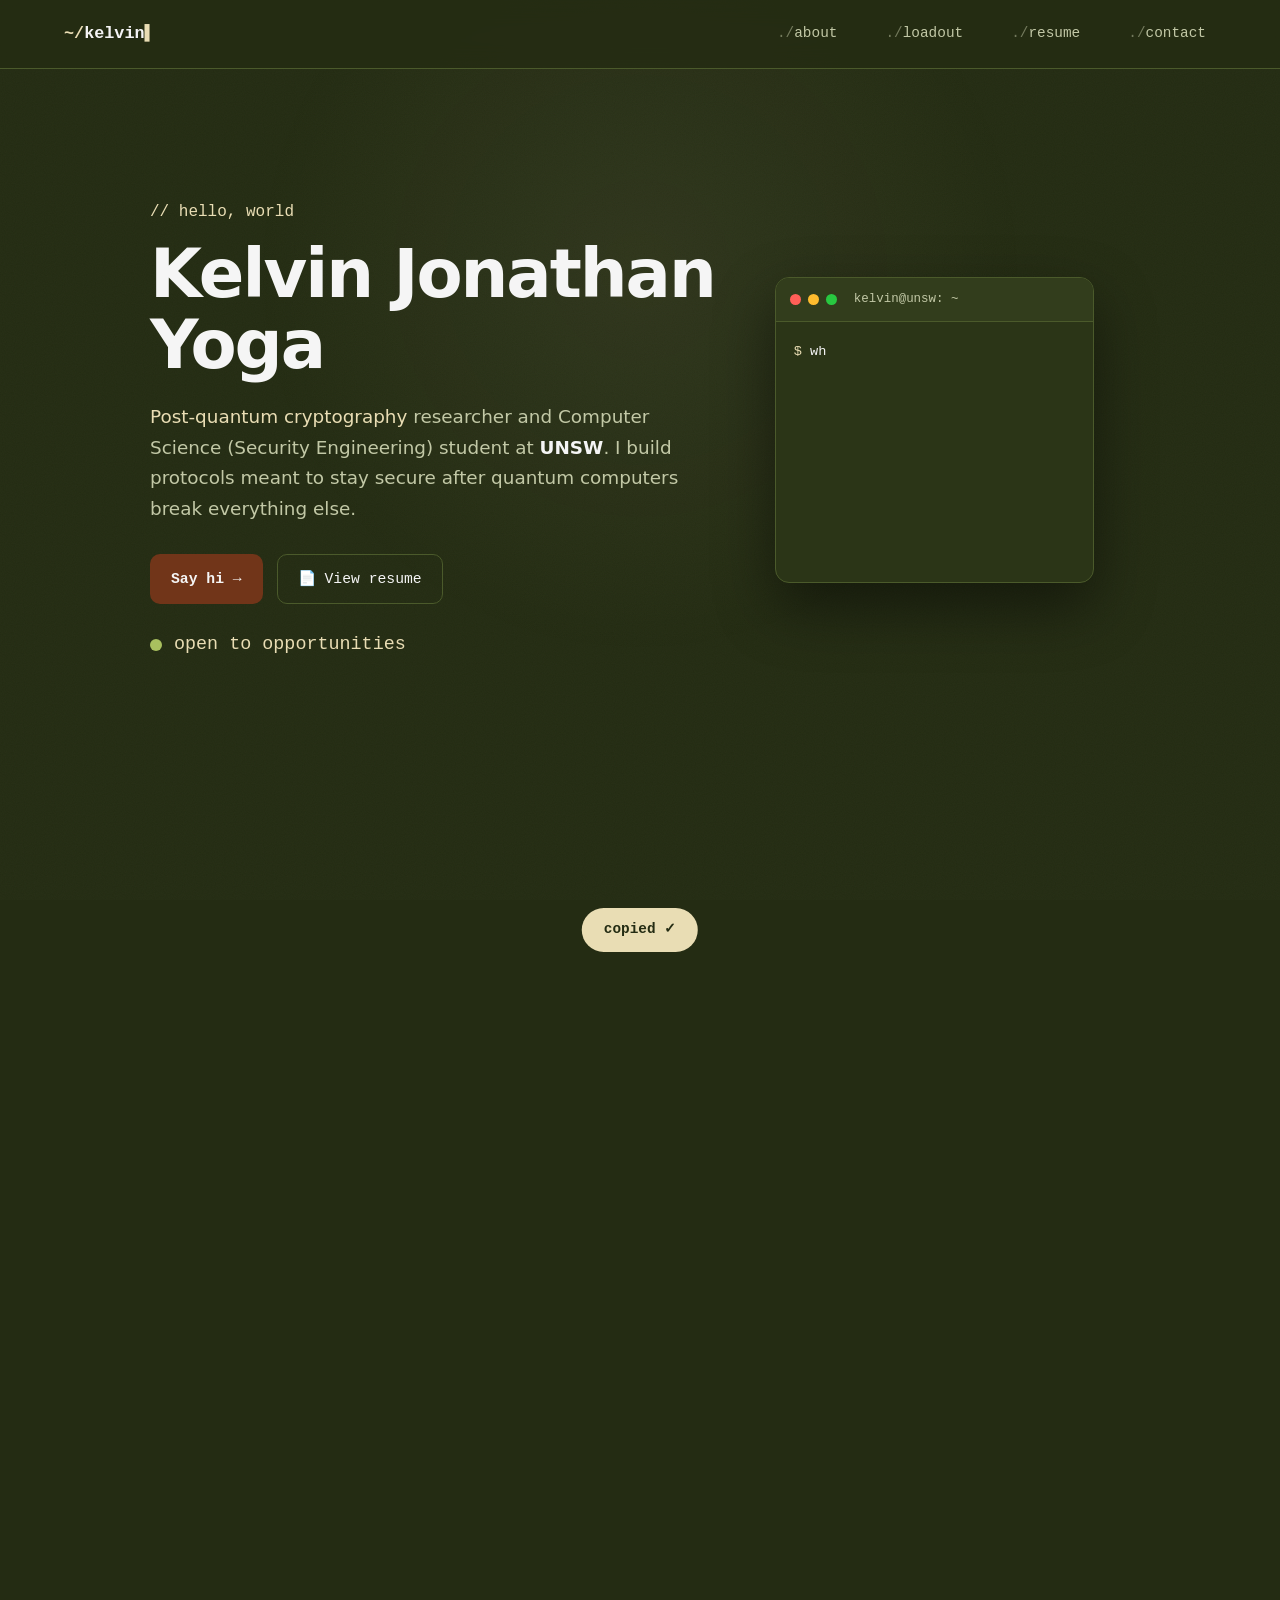
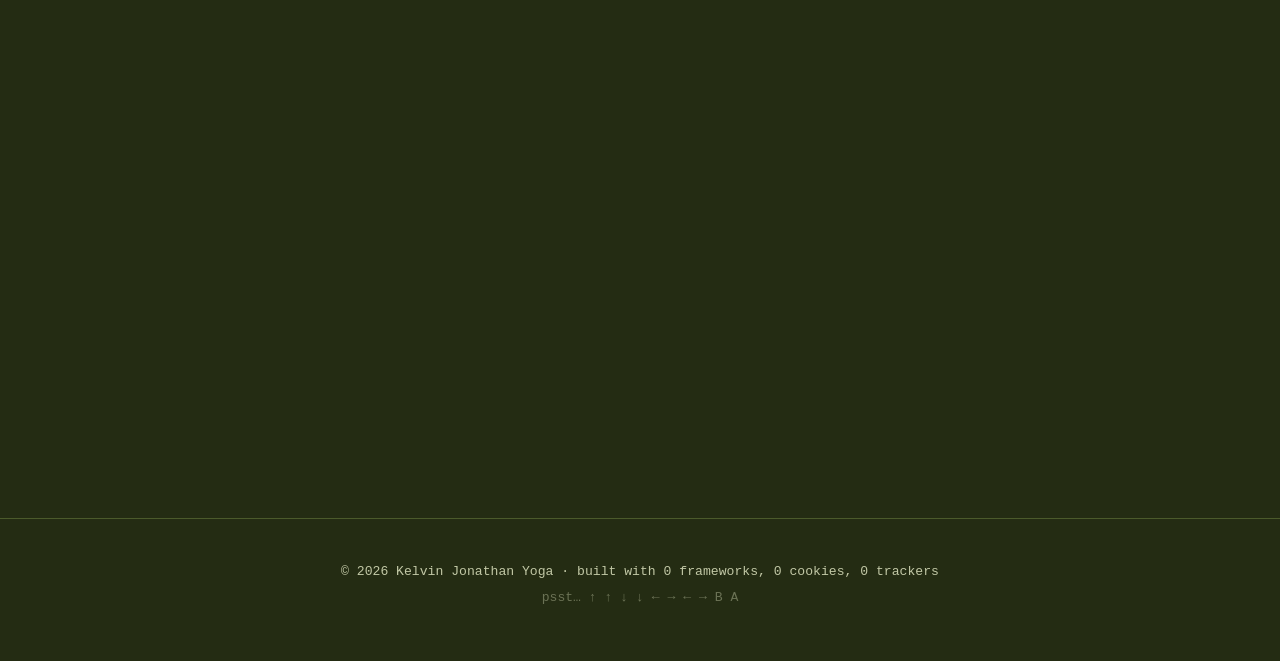
==== commit 232ed815: "Update content from resume: PQC research, new loadout, LinkedIn, bigger status Co-Authored-By: Claud" ====
--- a/index.html
+++ b/index.html
@@ -3,7 +3,7 @@
 <head>
     <meta charset="UTF-8">
     <meta name="viewport" content="width=device-width, initial-scale=1.0">
-    <meta name="description" content="Kelvin Jonathan Yoga — Computer Science (Security Engineering) student at UNSW.">
+    <meta name="description" content="Kelvin Jonathan Yoga — post-quantum cryptography researcher and Computer Science (Security Engineering) student at UNSW.">
     <meta name="theme-color" content="#242c13">
     <!-- GitHub Pages can't set response headers, so security policy goes in meta tags.
          No inline scripts/styles are used, so CSP can stay strict. -->
@@ -40,9 +40,10 @@
                 <p class="hero-hello mono">// hello, world</p>
                 <h1 class="hero-name" data-text="Kelvin Jonathan Yoga">Kelvin&nbsp;Jonathan Yoga</h1>
                 <p class="hero-tagline">
-                    Computer Science student at <strong>UNSW</strong>, majoring in
-                    <span class="accent">Security Engineering</span>. I like taking things
-                    apart to understand why they were ever whole.
+                    <span class="accent">Post-quantum cryptography</span> researcher and
+                    Computer Science (Security Engineering) student at <strong>UNSW</strong>.
+                    I build protocols meant to stay secure after quantum computers
+                    break everything else.
                 </p>
                 <div class="hero-actions">
                     <a class="btn btn-primary" href="#contact">Say hi →</a>
@@ -70,25 +71,29 @@
             <div class="about-grid">
                 <div class="reveal">
                     <p class="about-lead">
-                        I'm a 2nd-year Computer Science student at UNSW Sydney,
-                        specialising in security engineering.
+                        I'm a Computer Science (Security Engineering) student at UNSW Sydney,
+                        currently leading a post-quantum cryptography research project under
+                        Dr. Sushmita Ruj.
                     </p>
                     <p>
-                        Right now I'm sharpening my fundamentals — systems, networks, and the
-                        creative ways both can be broken. I'm keen on joining programs and teams
-                        where I can build real things with real people (👋 DevSoc).
+                        My work lives where theory meets implementation: designing and formally
+                        proving post-quantum group authentication protocols and zero-knowledge
+                        proof systems on zero-trust architecture, then writing the proof-of-concept
+                        code and benchmarking it. Before that I built secure Python backends and
+                        CI/CD pipelines as a Security &amp; Backend Engineer at Solar Central.
                     </p>
                     <p>
-                        When I'm not staring at a stack trace, I'm probably poking at a CTF
-                        challenge or convincing myself that <em>this</em> side project will be
-                        the one I actually finish.
+                        Off the clock I'm usually deep in a side quest — a Reed-Solomon codec
+                        in C++, a proxy server in C, a fuzzing engine in Python — or poking at
+                        a CTF. Most recently: 1st place at USyd's AI × Creativity hackathon.
                     </p>
                 </div>
                 <ul class="facts mono reveal">
                     <li><span class="facts-key">location</span>Sydney, AU</li>
                     <li><span class="facts-key">degree</span>BSc CompSci @ UNSW</li>
                     <li><span class="facts-key">major</span>Security Engineering</li>
-                    <li><span class="facts-key">year</span>2nd</li>
+                    <li><span class="facts-key">focus</span>post-quantum crypto</li>
+                    <li><span class="facts-key">class of</span>2026</li>
                     <li><span class="facts-key">uptime</span><span id="uptime">…</span></li>
                 </ul>
             </div>
@@ -99,27 +104,27 @@
             <h2 class="section-title mono reveal"><span class="section-no">02</span> loadout</h2>
             <div class="cards">
                 <article class="card reveal">
+                    <div class="card-icon" aria-hidden="true">🔐</div>
+                    <h3>Cryptography</h3>
+                    <p>Post-quantum crypto, zero-knowledge proofs and PKI — design the protocol, prove it, then benchmark the PoC.</p>
+                    <div class="chips mono">
+                        <span class="chip">pqc</span><span class="chip">zk-proofs</span><span class="chip">pki</span>
+                    </div>
+                </article>
+                <article class="card reveal">
                     <div class="card-icon" aria-hidden="true">🛡️</div>
                     <h3>Security</h3>
-                    <p>Web security, CTFs, and a healthy paranoia about anything that accepts user input.</p>
+                    <p>Threat modeling, fuzzing, network &amp; wireless security (OSWP curriculum), and a healthy paranoia about anything that accepts user input.</p>
                     <div class="chips mono">
-                        <span class="chip">ctf</span><span class="chip">web sec</span><span class="chip">crypto</span>
+                        <span class="chip">fuzzing</span><span class="chip">threat modeling</span><span class="chip">ctf</span>
                     </div>
                 </article>
                 <article class="card reveal">
                     <div class="card-icon" aria-hidden="true">⚙️</div>
                     <h3>Systems</h3>
-                    <p>Comfortable in the terminal — Linux, git, and scripting my way out of repetitive work.</p>
+                    <p>Low-level by choice — sockets and proxies in C, Rust→C++ ports, Reed-Solomon over Galois fields, Docker'd CI/CD pipelines.</p>
                     <div class="chips mono">
-                        <span class="chip">linux</span><span class="chip">git</span><span class="chip">bash</span>
-                    </div>
-                </article>
-                <article class="card reveal">
-                    <div class="card-icon" aria-hidden="true">🧩</div>
-                    <h3>Building</h3>
-                    <p>From uni assignments to weekend hacks — learning by shipping (and occasionally breaking) things.</p>
-                    <div class="chips mono">
-                        <span class="chip">c</span><span class="chip">python</span><span class="chip">js</span>
+                        <span class="chip">c/c++</span><span class="chip">rust</span><span class="chip">python</span><span class="chip">docker</span>
                     </div>
                 </article>
             </div>
@@ -172,6 +177,15 @@
                         0481 818 242
                     </span>
                 </a>
+                <a class="contact-card reveal" href="https://www.linkedin.com/in/kelvinjonathany" target="_blank" rel="noopener noreferrer">
+                    <svg viewBox="0 0 24 24" width="26" height="26" fill="currentColor" aria-hidden="true">
+                        <path d="M4.98 3.5a2.49 2.49 0 1 1-.02 4.98 2.49 2.49 0 0 1 .02-4.98ZM3 9.2h4V21H3V9.2Zm6.5 0h3.8v1.6h.06c.53-1 1.83-2.06 3.77-2.06 4.03 0 4.77 2.65 4.77 6.1V21h-4v-5.5c0-1.31-.02-3-1.83-3-1.83 0-2.11 1.43-2.11 2.9V21h-3.96V9.2Z"/>
+                    </svg>
+                    <span>
+                        <span class="contact-label mono">linkedin</span>
+                        kelvinjonathany
+                    </span>
+                </a>
                 <a class="contact-card reveal" href="https://github.com/YellowDucky123" target="_blank" rel="noopener noreferrer">
                     <svg viewBox="0 0 24 24" width="26" height="26" fill="currentColor" aria-hidden="true">
                         <path d="M12 1.5A10.5 10.5 0 0 0 8.7 22c.5.1.7-.2.7-.5v-1.9c-2.9.6-3.5-1.2-3.5-1.2-.5-1.2-1.2-1.6-1.2-1.6-1-.6.1-.6.1-.6 1 .1 1.6 1.1 1.6 1.1 1 1.6 2.5 1.2 3.1.9.1-.7.4-1.2.7-1.4-2.3-.3-4.8-1.2-4.8-5.2 0-1.1.4-2 1.1-2.8-.1-.2-.5-1.3.1-2.7 0 0 .9-.3 2.9 1a10 10 0 0 1 5.2 0c2-1.3 2.9-1 2.9-1 .6 1.4.2 2.5.1 2.7.7.8 1.1 1.7 1.1 2.8 0 4-2.5 4.9-4.8 5.2.4.3.7.9.7 1.9v2.8c0 .3.2.6.7.5A10.5 10.5 0 0 0 12 1.5Z"/>
--- a/style.css
+++ b/style.css
@@ -207,22 +207,23 @@
 .hero-actions { display: flex; flex-wrap: wrap; gap: 14px; margin-bottom: 26px; }
 
 .hero-status {
-    font-size: 0.85rem;
-    color: var(--text-dim);
+    font-size: 1.15rem;
+    font-weight: 500;
+    color: var(--accent);
     display: flex;
     align-items: center;
-    gap: 8px;
+    gap: 12px;
 }
 
 .status-dot {
-    width: 9px; height: 9px;
+    width: 12px; height: 12px;
     border-radius: 50%;
     background: var(--ok);
     box-shadow: 0 0 0 0 rgba(169, 192, 95, 0.5);
     animation: pulse 2s infinite;
 }
 @keyframes pulse {
-    70% { box-shadow: 0 0 0 9px rgba(169, 192, 95, 0); }
+    70% { box-shadow: 0 0 0 12px rgba(169, 192, 95, 0); }
     100% { box-shadow: 0 0 0 0 rgba(169, 192, 95, 0); }
 }
 
@@ -424,7 +425,7 @@
 
 .contact-cards {
     display: grid;
-    grid-template-columns: repeat(3, 1fr);
+    grid-template-columns: repeat(auto-fit, minmax(230px, 1fr));
     gap: 18px;
 }
 
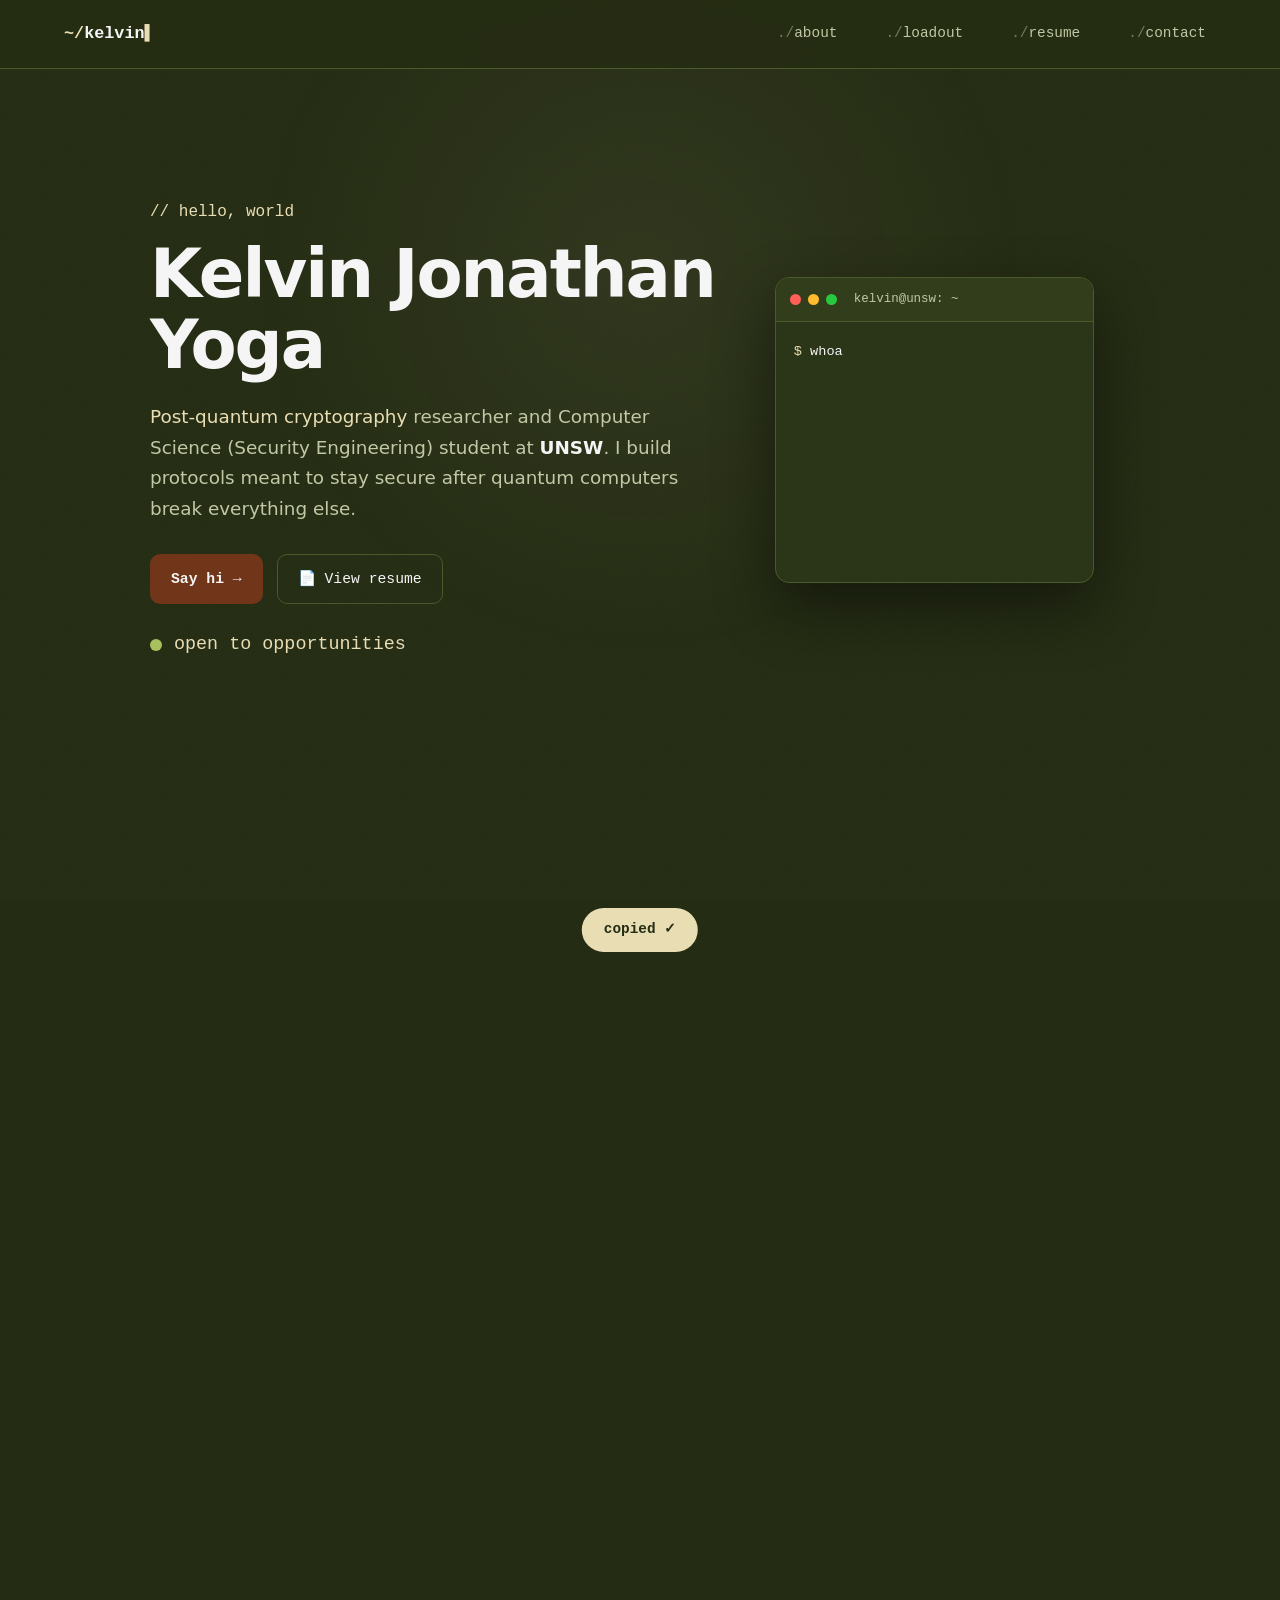
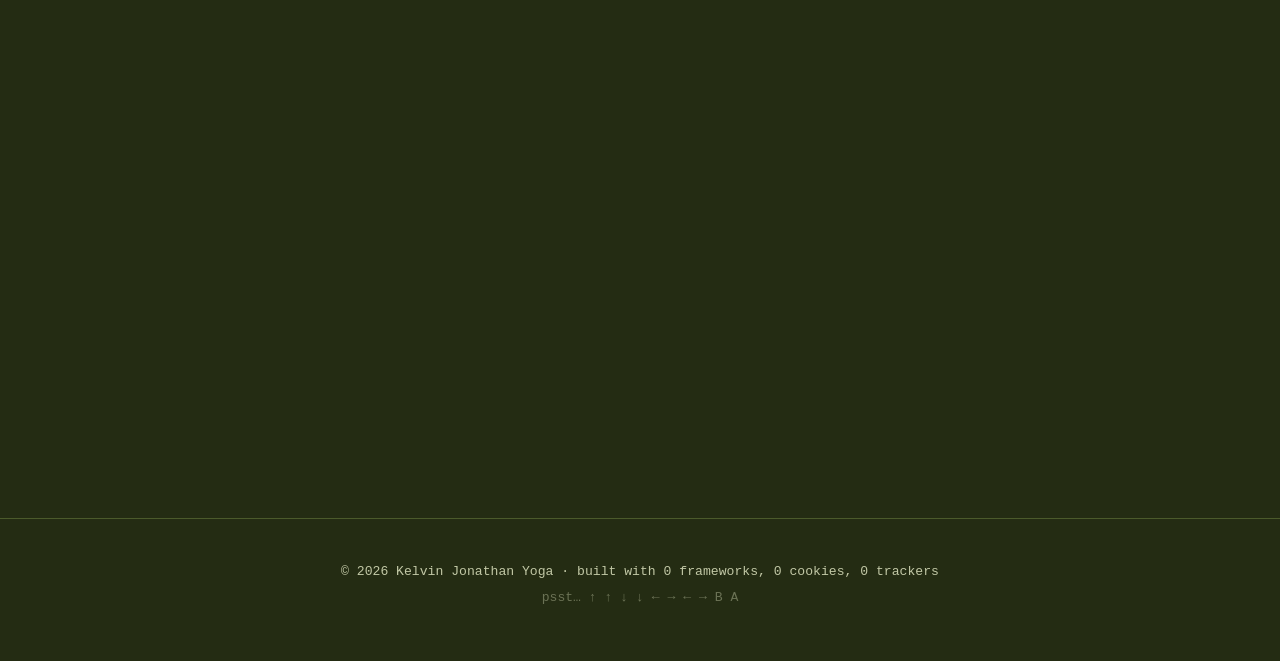
==== commit 798589fa: "updated resume" ====
--- a/index.html
+++ b/index.html
@@ -132,21 +132,21 @@
 
         <!-- ============ RESUME ============
              Optional: this whole section (and the resume nav/hero links)
-             stays hidden unless a resume.pdf exists in the repo root. -->
+             stays hidden unless a Crypto_CV.pdf exists in the repo root. -->
         <section class="section" id="resume" hidden>
             <h2 class="section-title mono reveal"><span class="section-no">03</span> resume</h2>
 
             <div class="resume-found reveal">
                 <div class="resume-actions">
-                    <a class="btn btn-primary" href="resume.pdf" download="Kelvin_Jonathan_Yoga_Resume.pdf">⬇ Download PDF</a>
-                    <a class="btn btn-ghost" href="resume.pdf" target="_blank" rel="noopener noreferrer">Open in new tab ↗</a>
+                    <a class="btn btn-primary" href="Crypto_CV.pdf" download="Kelvin_Jonathan_Yoga_Crypto_CV.pdf">⬇ Download PDF</a>
+                    <a class="btn btn-ghost" href="Crypto_CV.pdf" target="_blank" rel="noopener noreferrer">Open in new tab ↗</a>
                     <span class="mono resume-meta" id="resume-meta"></span>
                 </div>
                 <div class="resume-frame">
-                    <object data="resume.pdf" type="application/pdf" aria-label="Embedded resume PDF">
+                    <object data="Crypto_CV.pdf" type="application/pdf" aria-label="Embedded resume PDF">
                         <p class="resume-fallback">
                             Your browser can't preview PDFs inline —
-                            <a href="resume.pdf">download the resume</a> instead.
+                            <a href="Crypto_CV.pdf">download the resume</a> instead.
                         </p>
                     </object>
                 </div>
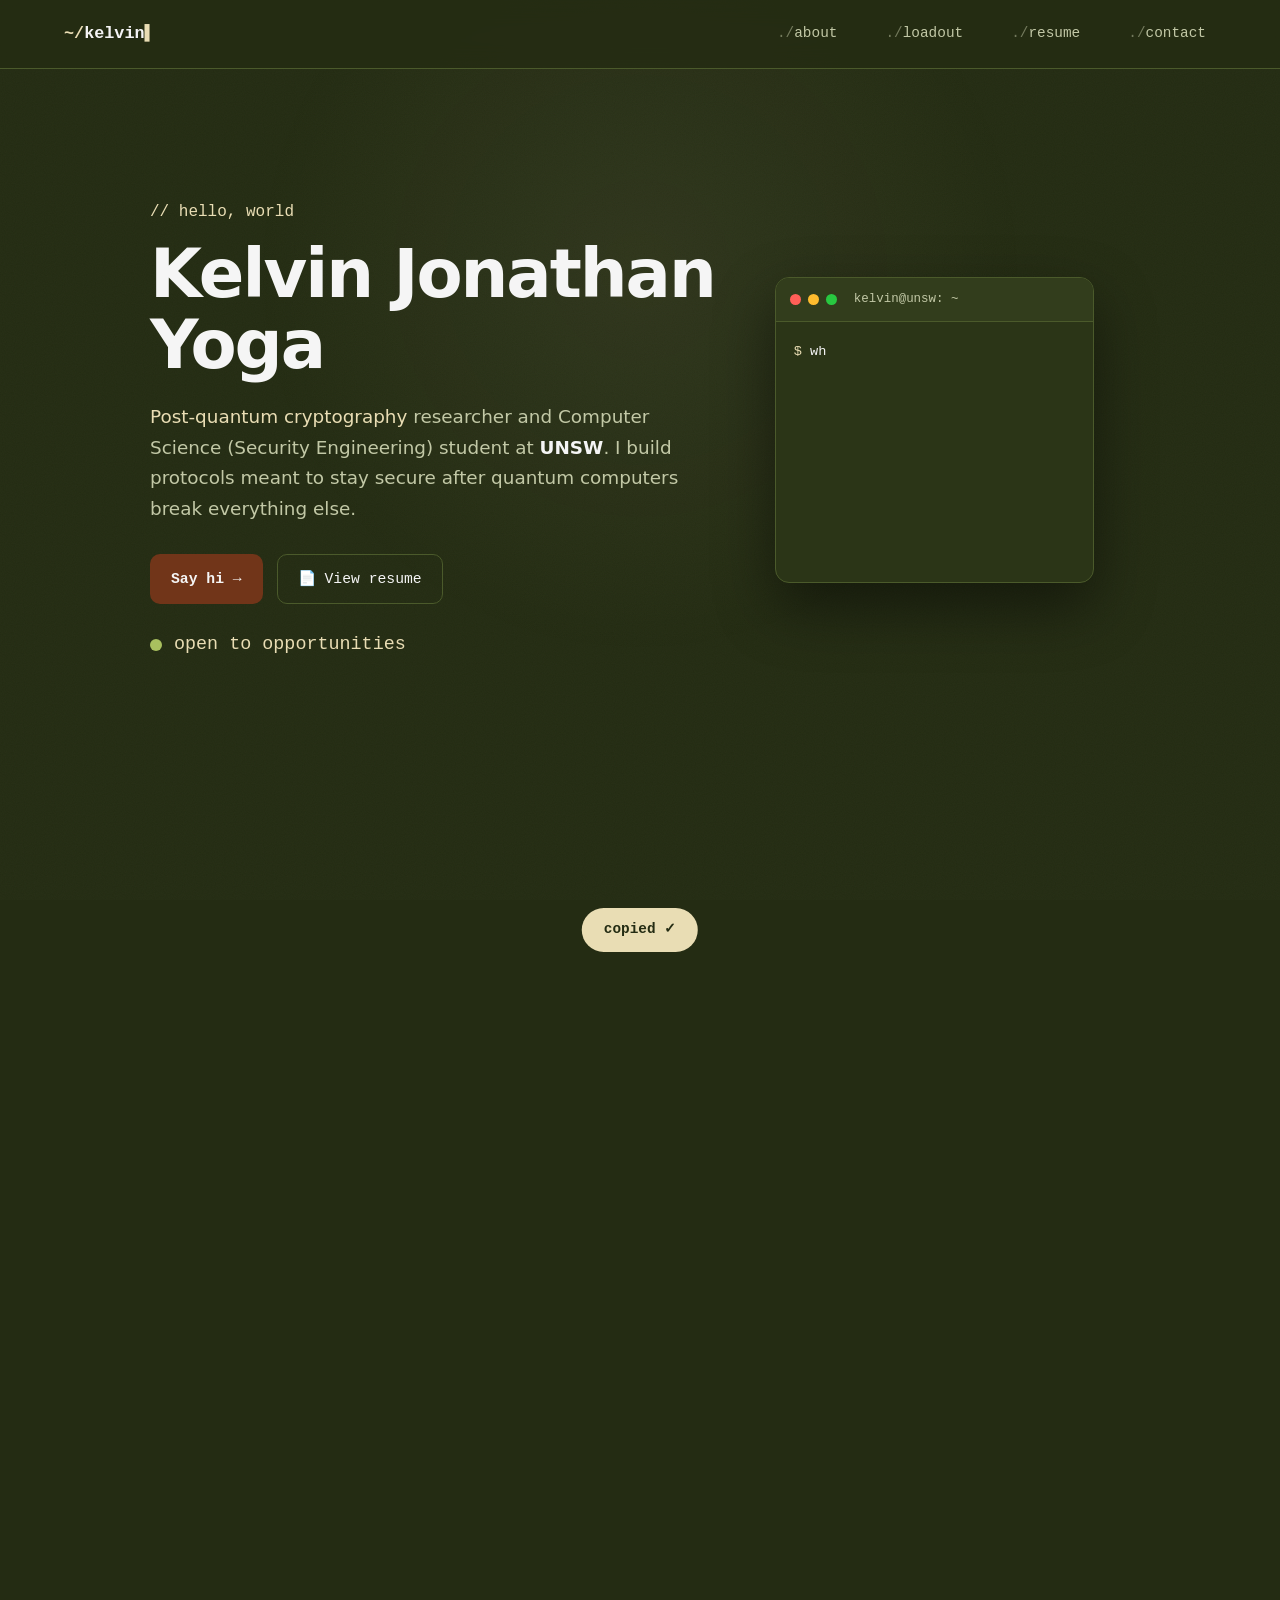
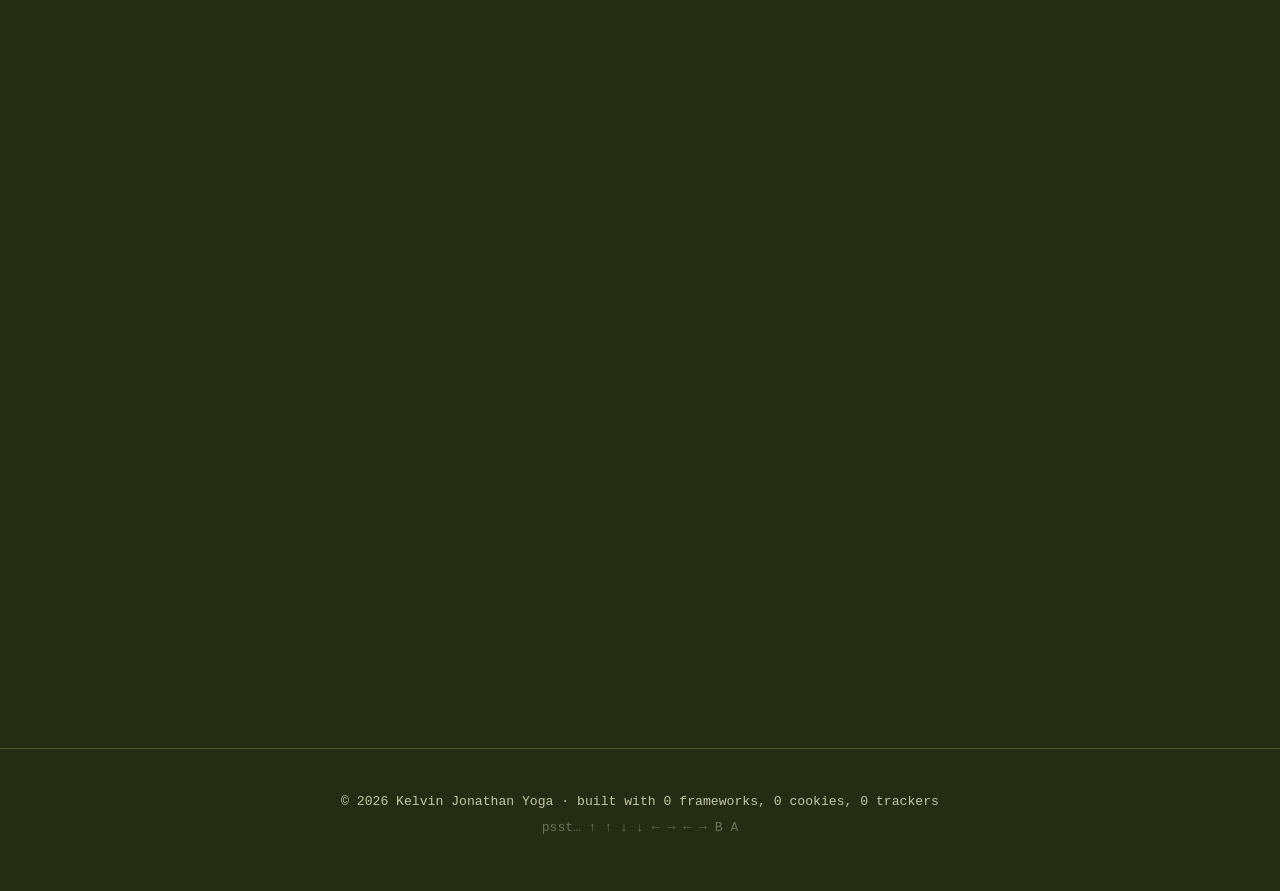
==== commit dfd6c996: "." ====
--- a/index.html
+++ b/index.html
@@ -6,10 +6,60 @@
     <meta name="description" content="Kelvin Jonathan Yoga — post-quantum cryptography researcher and Computer Science (Security Engineering) student at UNSW.">
     <meta name="theme-color" content="#242c13">
     <!-- GitHub Pages can't set response headers, so security policy goes in meta tags.
-         No inline scripts/styles are used, so CSP can stay strict. -->
+         The only inline <script> is a JSON-LD data block, which browsers never
+         execute as JS and CSP never gates — so script-src can stay 'self'. -->
     <meta http-equiv="Content-Security-Policy" content="default-src 'none'; script-src 'self'; style-src 'self' https://fonts.googleapis.com; font-src https://fonts.gstatic.com; img-src 'self' data:; object-src 'self'; connect-src 'self'; base-uri 'none'; form-action 'none'">
     <meta name="referrer" content="strict-origin-when-cross-origin">
     <title>Kelvin Jonathan Yoga</title>
+    <link rel="canonical" href="https://yellowducky123.github.io/profileWeb.github.io/">
+
+    <!-- Open Graph / social share card -->
+    <meta property="og:type" content="website">
+    <meta property="og:site_name" content="Kelvin Jonathan Yoga">
+    <meta property="og:url" content="https://yellowducky123.github.io/profileWeb.github.io/">
+    <meta property="og:title" content="Kelvin Jonathan Yoga — post-quantum cryptography researcher">
+    <meta property="og:description" content="Post-quantum cryptography researcher and Computer Science (Security Engineering) student at UNSW. I build protocols meant to stay secure after quantum computers break everything else.">
+    <meta property="og:image" content="https://yellowducky123.github.io/profileWeb.github.io/og-image.png">
+    <meta property="og:image:width" content="1200">
+    <meta property="og:image:height" content="630">
+    <meta property="og:image:alt" content="Kelvin Jonathan Yoga — post-quantum cryptography researcher, UNSW Sydney">
+    <meta name="twitter:card" content="summary_large_image">
+    <meta name="twitter:title" content="Kelvin Jonathan Yoga — post-quantum cryptography researcher">
+    <meta name="twitter:description" content="Post-quantum cryptography researcher and Computer Science (Security Engineering) student at UNSW.">
+    <meta name="twitter:image" content="https://yellowducky123.github.io/profileWeb.github.io/og-image.png">
+
+    <!-- Structured data so search engines understand who this is (non-executable data block; not gated by CSP). -->
+    <script type="application/ld+json">
+    {
+      "@context": "https://schema.org",
+      "@type": "Person",
+      "name": "Kelvin Jonathan Yoga",
+      "url": "https://yellowducky123.github.io/profileWeb.github.io/",
+      "image": "https://yellowducky123.github.io/profileWeb.github.io/og-image.png",
+      "jobTitle": "Post-quantum cryptography researcher",
+      "description": "Computer Science (Security Engineering) student and post-quantum cryptography researcher at UNSW Sydney.",
+      "email": "mailto:kelvinjyoga@gmail.com",
+      "affiliation": {
+        "@type": "CollegeOrUniversity",
+        "name": "UNSW Sydney"
+      },
+      "alumniOf": {
+        "@type": "CollegeOrUniversity",
+        "name": "UNSW Sydney"
+      },
+      "knowsAbout": [
+        "Post-quantum cryptography",
+        "Zero-knowledge proofs",
+        "Security engineering",
+        "Public-key infrastructure",
+        "Fuzzing"
+      ],
+      "sameAs": [
+        "https://www.linkedin.com/in/kelvinjonathany",
+        "https://github.com/YellowDucky123"
+      ]
+    }
+    </script>
     <link rel="icon" href="data:image/svg+xml,<svg xmlns='http://www.w3.org/2000/svg' viewBox='0 0 100 100'><text y='.9em' font-size='90'>👾</text></svg>">
     <link rel="preconnect" href="https://fonts.googleapis.com">
     <link rel="preconnect" href="https://fonts.gstatic.com" crossorigin>
@@ -142,13 +192,16 @@
                     <a class="btn btn-ghost" href="Crypto_CV.pdf" target="_blank" rel="noopener noreferrer">Open in new tab ↗</a>
                     <span class="mono resume-meta" id="resume-meta"></span>
                 </div>
+                <!-- Pages are rendered to images (resume-page-*.png) so every
+                     browser can preview them — no native PDF plugin required.
+                     Regenerate alongside Crypto_CV.pdf with:
+                     pdftoppm -png -r 150 Crypto_CV.pdf resume-page -->
                 <div class="resume-frame">
-                    <object data="Crypto_CV.pdf" type="application/pdf" aria-label="Embedded resume PDF">
-                        <p class="resume-fallback">
-                            Your browser can't preview PDFs inline —
-                            <a href="Crypto_CV.pdf">download the resume</a> instead.
-                        </p>
-                    </object>
+                    <img class="resume-page" src="resume-page-1.png" alt="Resume, page 1" width="1275" height="1650" loading="lazy" decoding="async">
+                    <img class="resume-page" src="resume-page-2.png" alt="Resume, page 2" width="1275" height="1650" loading="lazy" decoding="async">
+                    <noscript>
+                        <p class="resume-fallback"><a href="Crypto_CV.pdf">Download the resume PDF</a></p>
+                    </noscript>
                 </div>
             </div>
         </section>
--- a/style.css
+++ b/style.css
@@ -411,10 +411,14 @@
     box-shadow: 0 24px 60px rgba(0, 0, 0, 0.4);
 }
 
-.resume-frame object {
+.resume-page {
     display: block;
     width: 100%;
-    height: min(78vh, 900px);
+    height: auto;
+}
+
+.resume-page + .resume-page {
+    border-top: 1px solid var(--line);
 }
 
 .resume-fallback { padding: 40px; text-align: center; color: var(--text-dim); }
@@ -551,3 +555,46 @@
     }
     .reveal { opacity: 1; transform: none; }
 }
+
+/* ---------- 404 ---------- */
+.nf {
+    position: relative;
+    z-index: 2;
+    min-height: 100vh;
+    display: flex;
+    flex-direction: column;
+    align-items: center;
+    justify-content: center;
+    gap: 26px;
+    text-align: center;
+    padding: 40px clamp(20px, 5vw, 40px);
+}
+
+.nf-code {
+    font-family: var(--font-mono);
+    font-size: clamp(4rem, 18vw, 9rem);
+    line-height: 1;
+    font-weight: 700;
+    color: var(--accent);
+    text-shadow: 0 0 40px rgba(233, 221, 180, 0.25);
+}
+
+.nf-lead { font-size: clamp(1.1rem, 3vw, 1.4rem); margin-top: -8px; }
+
+.nf-term {
+    width: min(560px, 100%);
+    text-align: left;
+    background: var(--bg-card);
+    border: 1px solid var(--line);
+    border-radius: var(--radius);
+    padding: 18px 20px;
+    font-family: var(--font-mono);
+    font-size: 0.9rem;
+    line-height: 1.7;
+    color: var(--text-dim);
+    box-shadow: 0 24px 60px rgba(0, 0, 0, 0.4);
+    overflow-x: auto;
+}
+
+.nf-term .prompt { color: var(--ok); }
+.nf-term .err { color: var(--accent-2); }
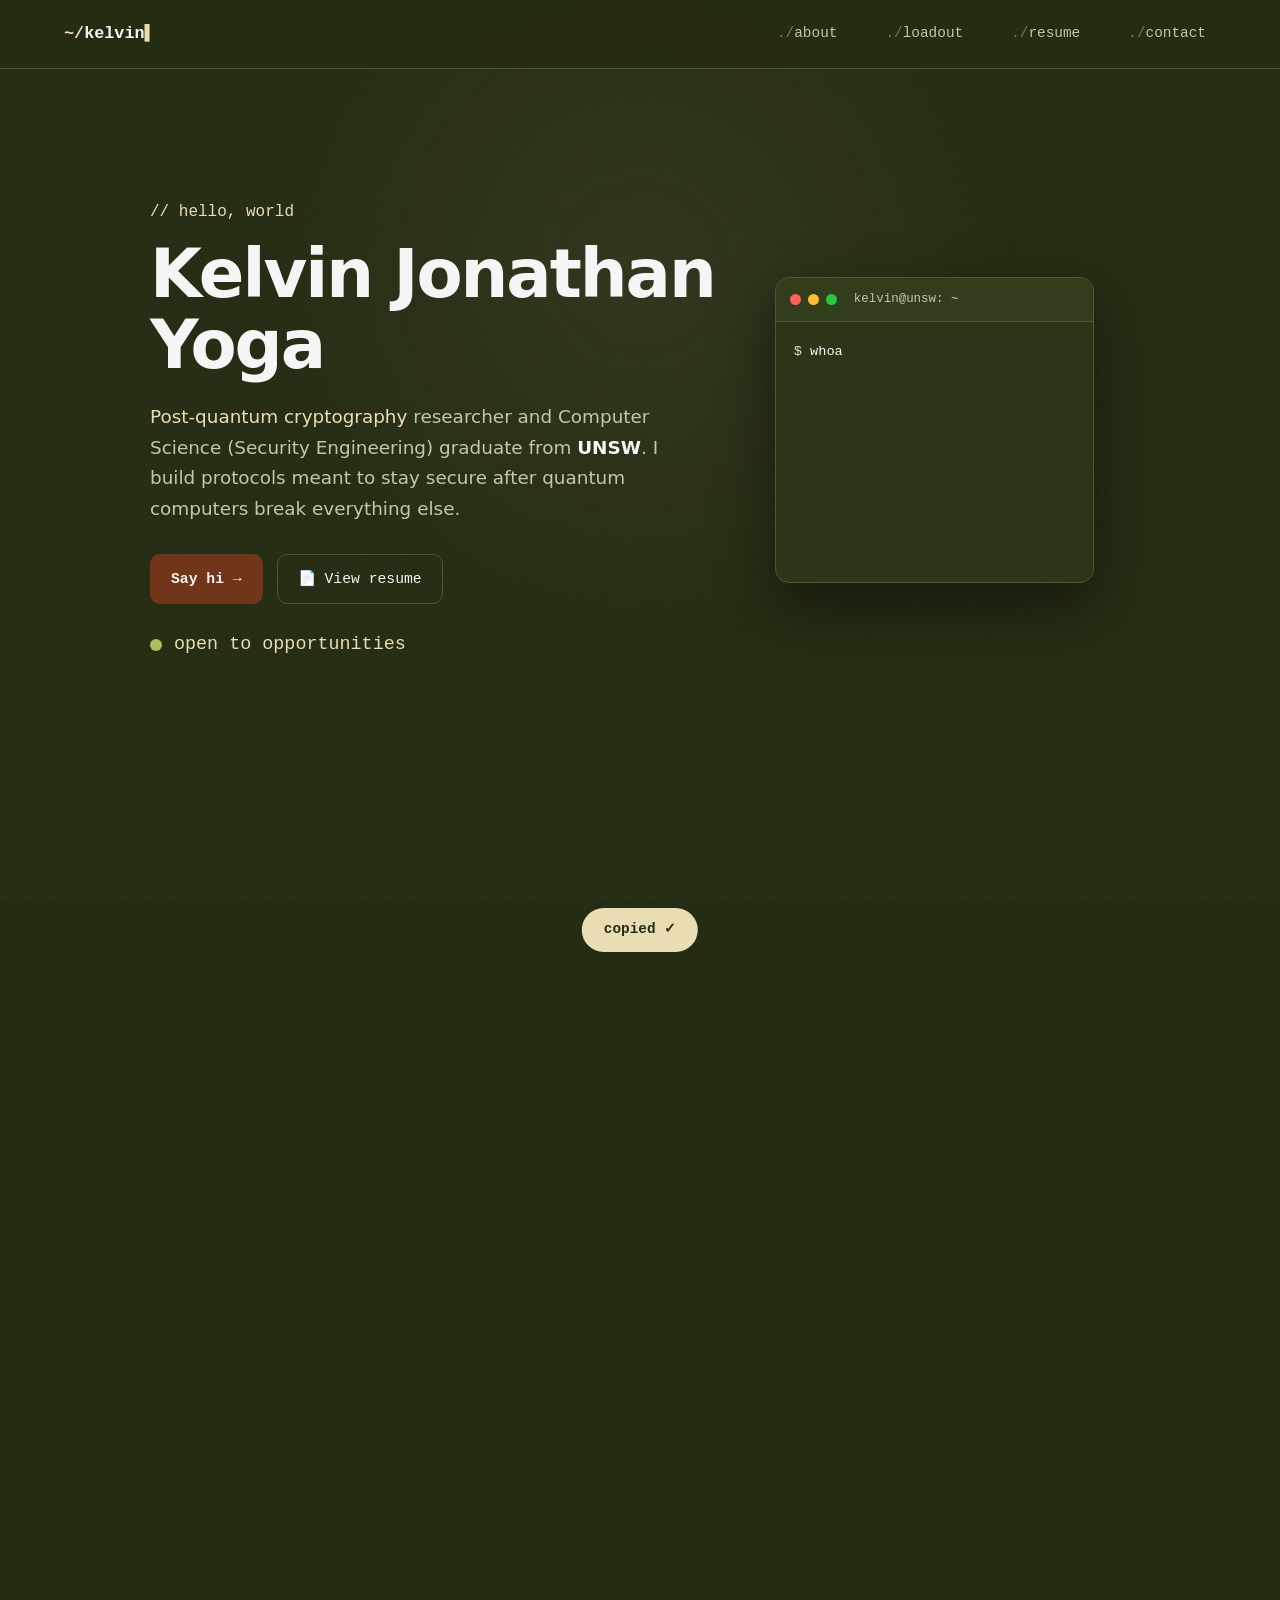
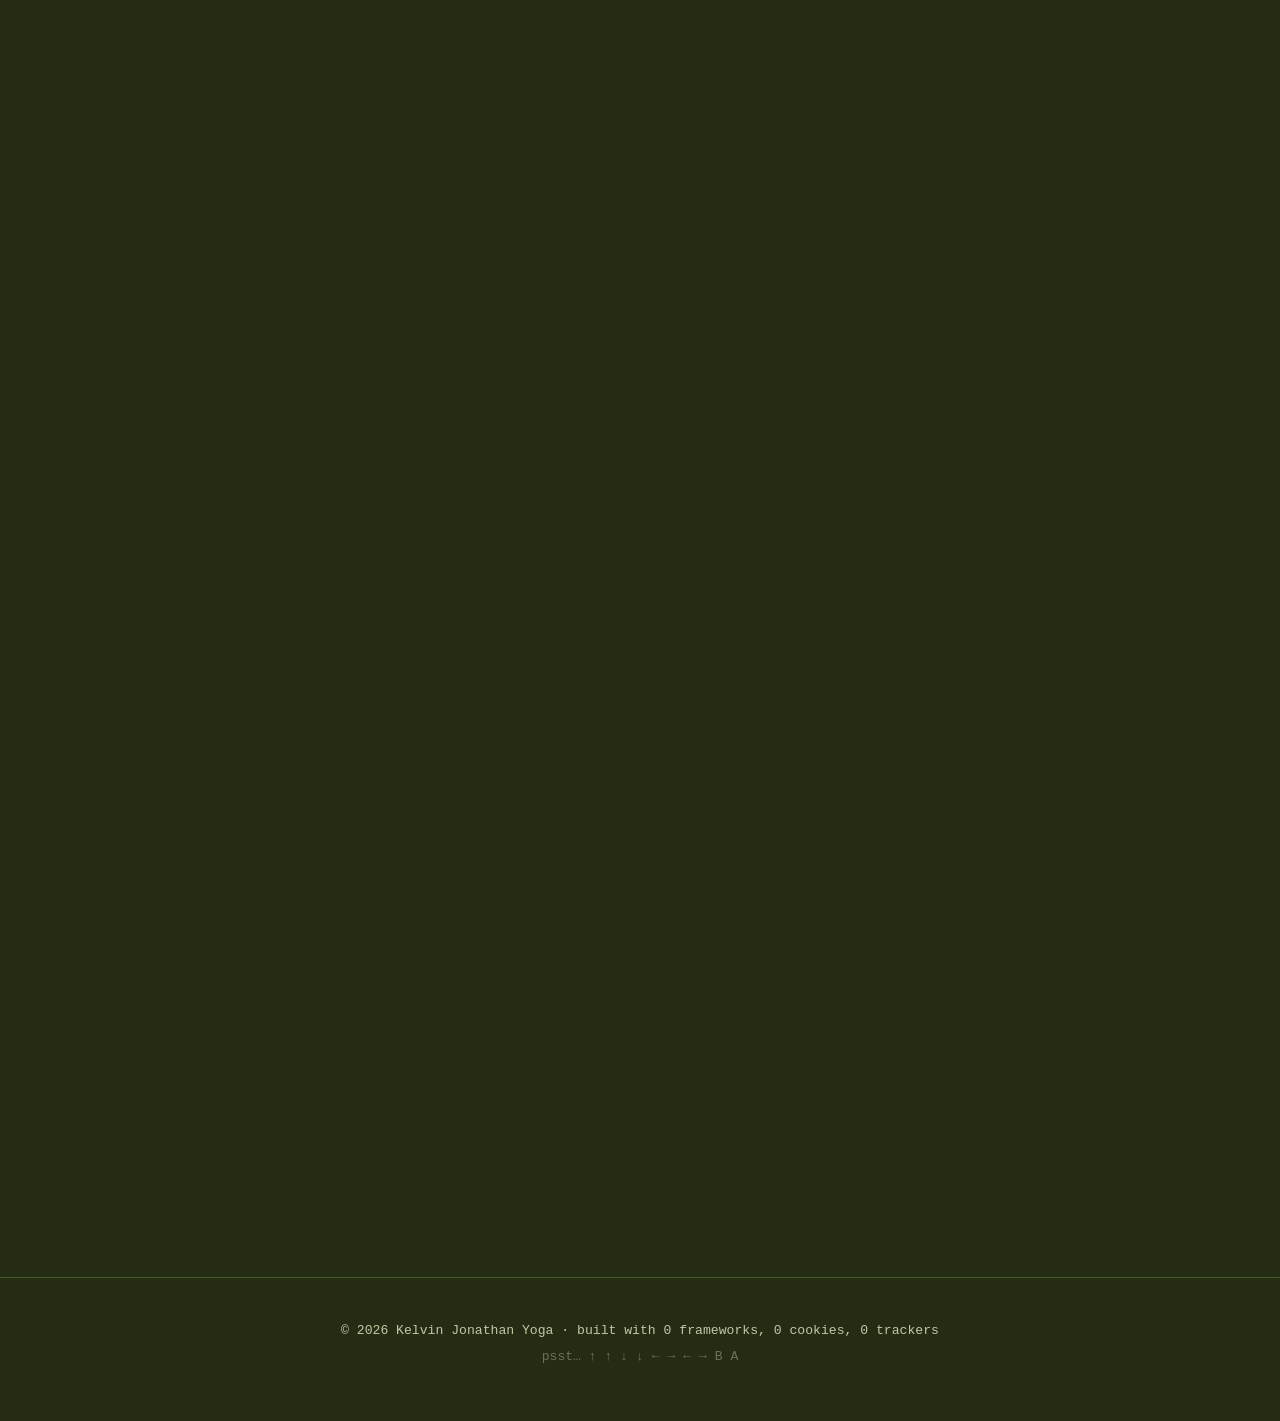
==== commit 566eb5cb: "Update resume to Nov 2026 CV and refresh about text" ====
--- a/index.html
+++ b/index.html
@@ -3,7 +3,7 @@
 <head>
     <meta charset="UTF-8">
     <meta name="viewport" content="width=device-width, initial-scale=1.0">
-    <meta name="description" content="Kelvin Jonathan Yoga — post-quantum cryptography researcher and Computer Science (Security Engineering) student at UNSW.">
+    <meta name="description" content="Kelvin Jonathan Yoga — post-quantum cryptography researcher and Computer Science (Security Engineering) graduate from UNSW.">
     <meta name="theme-color" content="#242c13">
     <!-- GitHub Pages can't set response headers, so security policy goes in meta tags.
          The only inline <script> is a JSON-LD data block, which browsers never
@@ -18,14 +18,14 @@
     <meta property="og:site_name" content="Kelvin Jonathan Yoga">
     <meta property="og:url" content="https://yellowducky123.github.io/profileWeb.github.io/">
     <meta property="og:title" content="Kelvin Jonathan Yoga — post-quantum cryptography researcher">
-    <meta property="og:description" content="Post-quantum cryptography researcher and Computer Science (Security Engineering) student at UNSW. I build protocols meant to stay secure after quantum computers break everything else.">
+    <meta property="og:description" content="Post-quantum cryptography researcher and Computer Science (Security Engineering) graduate from UNSW. I build protocols meant to stay secure after quantum computers break everything else.">
     <meta property="og:image" content="https://yellowducky123.github.io/profileWeb.github.io/og-image.png">
     <meta property="og:image:width" content="1200">
     <meta property="og:image:height" content="630">
     <meta property="og:image:alt" content="Kelvin Jonathan Yoga — post-quantum cryptography researcher, UNSW Sydney">
     <meta name="twitter:card" content="summary_large_image">
     <meta name="twitter:title" content="Kelvin Jonathan Yoga — post-quantum cryptography researcher">
-    <meta name="twitter:description" content="Post-quantum cryptography researcher and Computer Science (Security Engineering) student at UNSW.">
+    <meta name="twitter:description" content="Post-quantum cryptography researcher and Computer Science (Security Engineering) graduate from UNSW.">
     <meta name="twitter:image" content="https://yellowducky123.github.io/profileWeb.github.io/og-image.png">
 
     <!-- Structured data so search engines understand who this is (non-executable data block; not gated by CSP). -->
@@ -37,7 +37,7 @@
       "url": "https://yellowducky123.github.io/profileWeb.github.io/",
       "image": "https://yellowducky123.github.io/profileWeb.github.io/og-image.png",
       "jobTitle": "Post-quantum cryptography researcher",
-      "description": "Computer Science (Security Engineering) student and post-quantum cryptography researcher at UNSW Sydney.",
+      "description": "Computer Science (Security Engineering) graduate and post-quantum cryptography researcher at UNSW Sydney.",
       "email": "mailto:kelvinjyoga@gmail.com",
       "affiliation": {
         "@type": "CollegeOrUniversity",
@@ -91,7 +91,7 @@
                 <h1 class="hero-name" data-text="Kelvin Jonathan Yoga">Kelvin&nbsp;Jonathan Yoga</h1>
                 <p class="hero-tagline">
                     <span class="accent">Post-quantum cryptography</span> researcher and
-                    Computer Science (Security Engineering) student at <strong>UNSW</strong>.
+                    Computer Science (Security Engineering) graduate from <strong>UNSW</strong>.
                     I build protocols meant to stay secure after quantum computers
                     break everything else.
                 </p>
@@ -121,16 +121,19 @@
             <div class="about-grid">
                 <div class="reveal">
                     <p class="about-lead">
-                        I'm a Computer Science (Security Engineering) student at UNSW Sydney,
-                        currently leading a post-quantum cryptography research project under
-                        Dr. Sushmita Ruj.
+                        I'm a Computer Science (Security Engineering) graduate from UNSW Sydney,
+                        researching credential revocation for privacy-preserving credential
+                        systems under Dr. Sushmita Ruj.
                     </p>
                     <p>
-                        My work lives where theory meets implementation: designing and formally
-                        proving post-quantum group authentication protocols and zero-knowledge
-                        proof systems on zero-trust architecture, then writing the proof-of-concept
-                        code and benchmarking it. Before that I built secure Python backends and
-                        CI/CD pipelines as a Security &amp; Backend Engineer at Solar Central.
+                        My work lives where theory meets implementation: designing a
+                        revocation-friendly authenticated data structure for use inside
+                        zero-knowledge proofs, writing its formal security definitions and proofs,
+                        then building the Rust prototype and benchmarking it. I was also an
+                        Applied Cryptographer at Clave Systems (Jul–Nov 2026), helping design a
+                        secure authentication and data verification system with zero-trust
+                        assumptions in Rust, and I built Python backends and CI/CD pipelines as a
+                        Security &amp; Backend Engineer at Solar Central.
                     </p>
                     <p>
                         Off the clock I'm usually deep in a side quest — a Reed-Solomon codec
@@ -188,7 +191,7 @@
 
             <div class="resume-found reveal">
                 <div class="resume-actions">
-                    <a class="btn btn-primary" href="Crypto_CV.pdf" download="Kelvin_Jonathan_Yoga_Crypto_CV.pdf">⬇ Download PDF</a>
+                    <a class="btn btn-primary" href="Crypto_CV.pdf" download="kelvinYogaCryptoCV.pdf">⬇ Download PDF</a>
                     <a class="btn btn-ghost" href="Crypto_CV.pdf" target="_blank" rel="noopener noreferrer">Open in new tab ↗</a>
                     <span class="mono resume-meta" id="resume-meta"></span>
                 </div>
@@ -197,8 +200,7 @@
                      Regenerate alongside Crypto_CV.pdf with:
                      pdftoppm -png -r 150 Crypto_CV.pdf resume-page -->
                 <div class="resume-frame">
-                    <img class="resume-page" src="resume-page-1.png" alt="Resume, page 1" width="1275" height="1650" loading="lazy" decoding="async">
-                    <img class="resume-page" src="resume-page-2.png" alt="Resume, page 2" width="1275" height="1650" loading="lazy" decoding="async">
+                    <img class="resume-page" src="resume-page-1.png" alt="Resume, page 1" width="1241" height="1754" loading="lazy" decoding="async">
                     <noscript>
                         <p class="resume-fallback"><a href="Crypto_CV.pdf">Download the resume PDF</a></p>
                     </noscript>
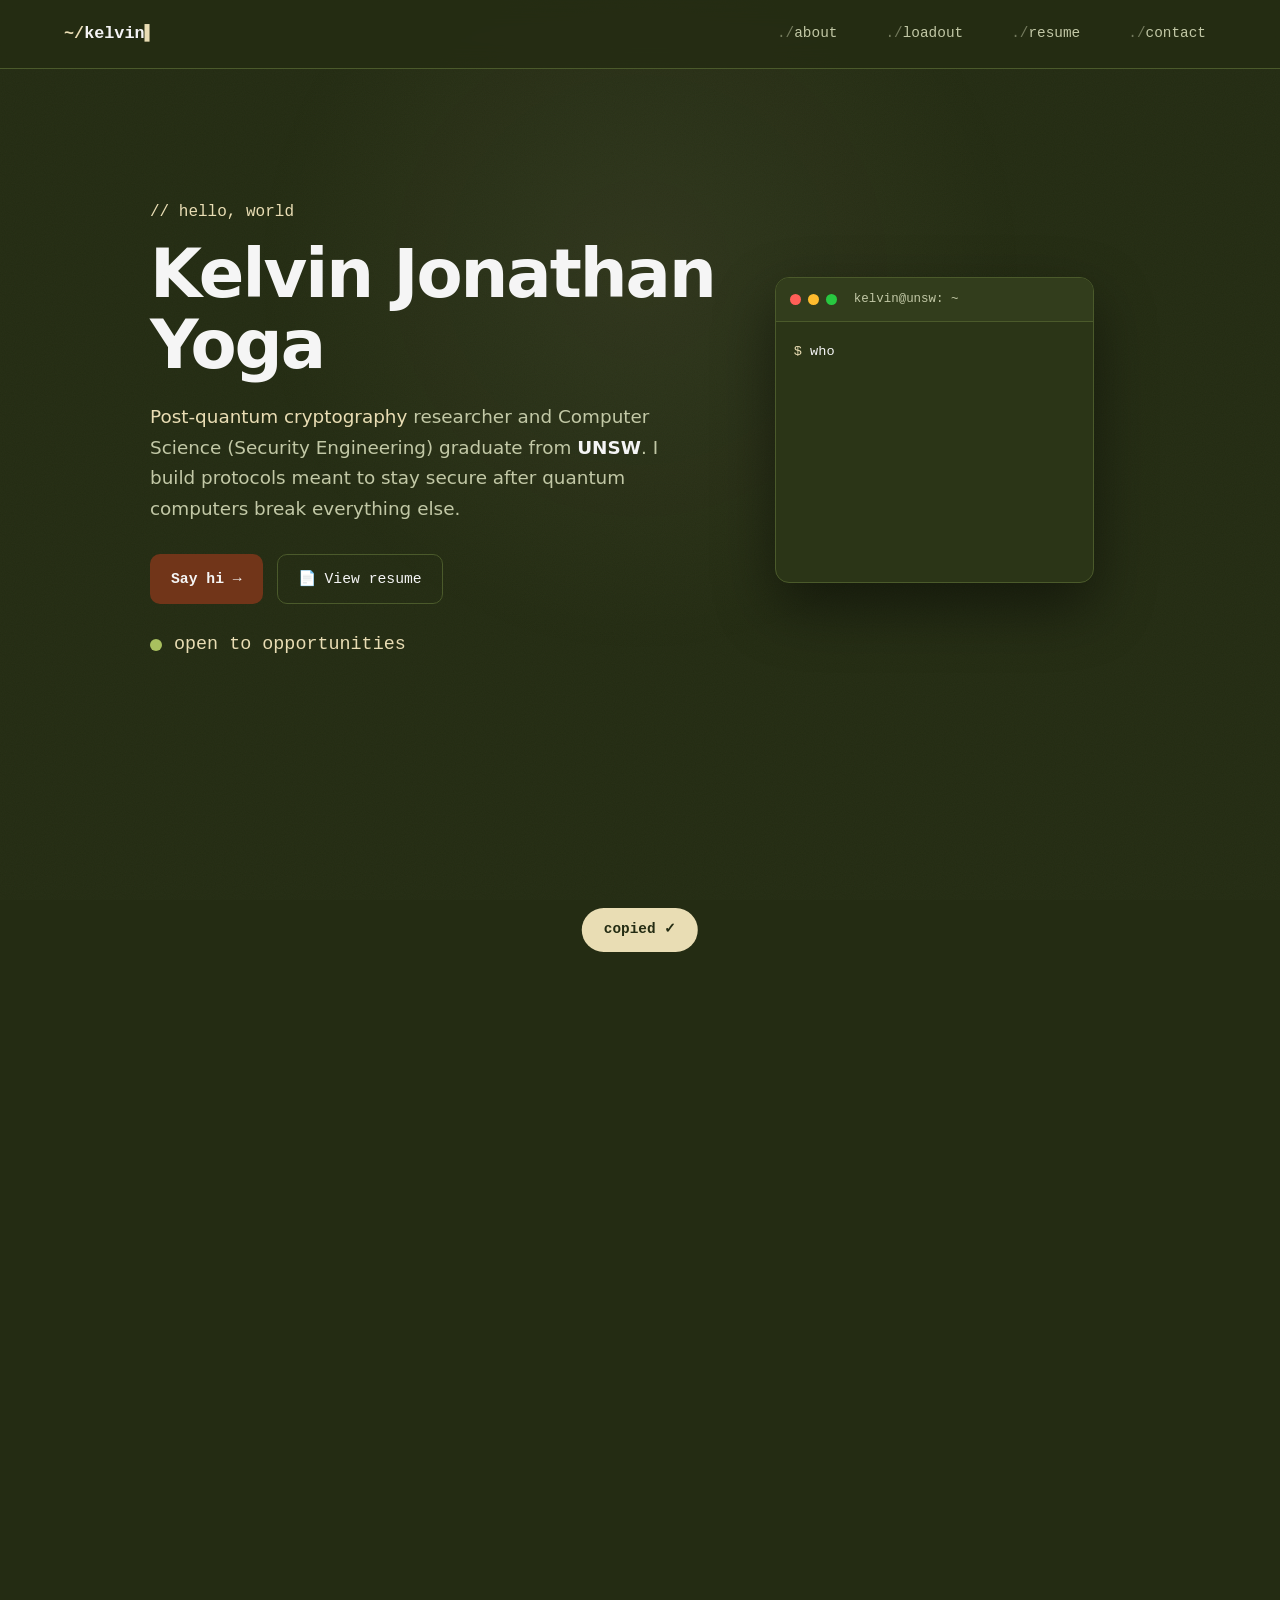
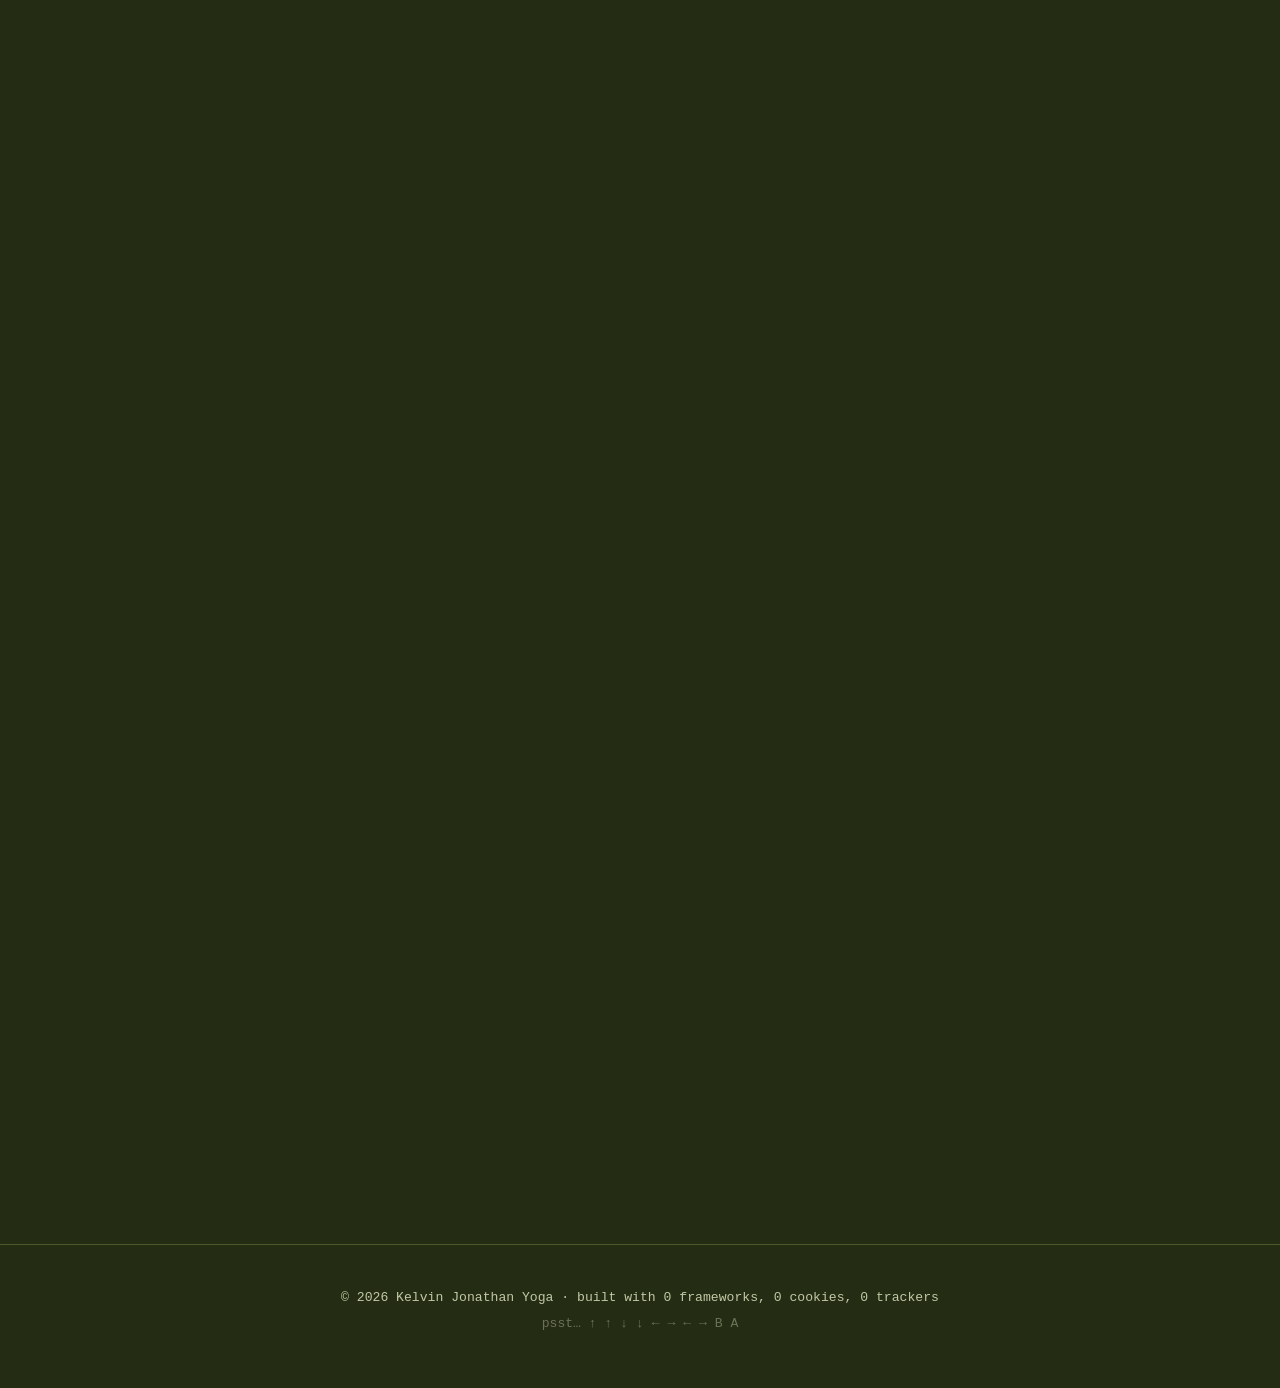
==== commit f6df5a26: "Update resume to Nov 2026 CV and refresh about text" ====
--- a/index.html
+++ b/index.html
@@ -123,7 +123,7 @@
                     <p class="about-lead">
                         I'm a Computer Science (Security Engineering) graduate from UNSW Sydney,
                         researching credential revocation for privacy-preserving credential
-                        systems under Dr. Sushmita Ruj.
+                        systems.
                     </p>
                     <p>
                         My work lives where theory meets implementation: designing a
